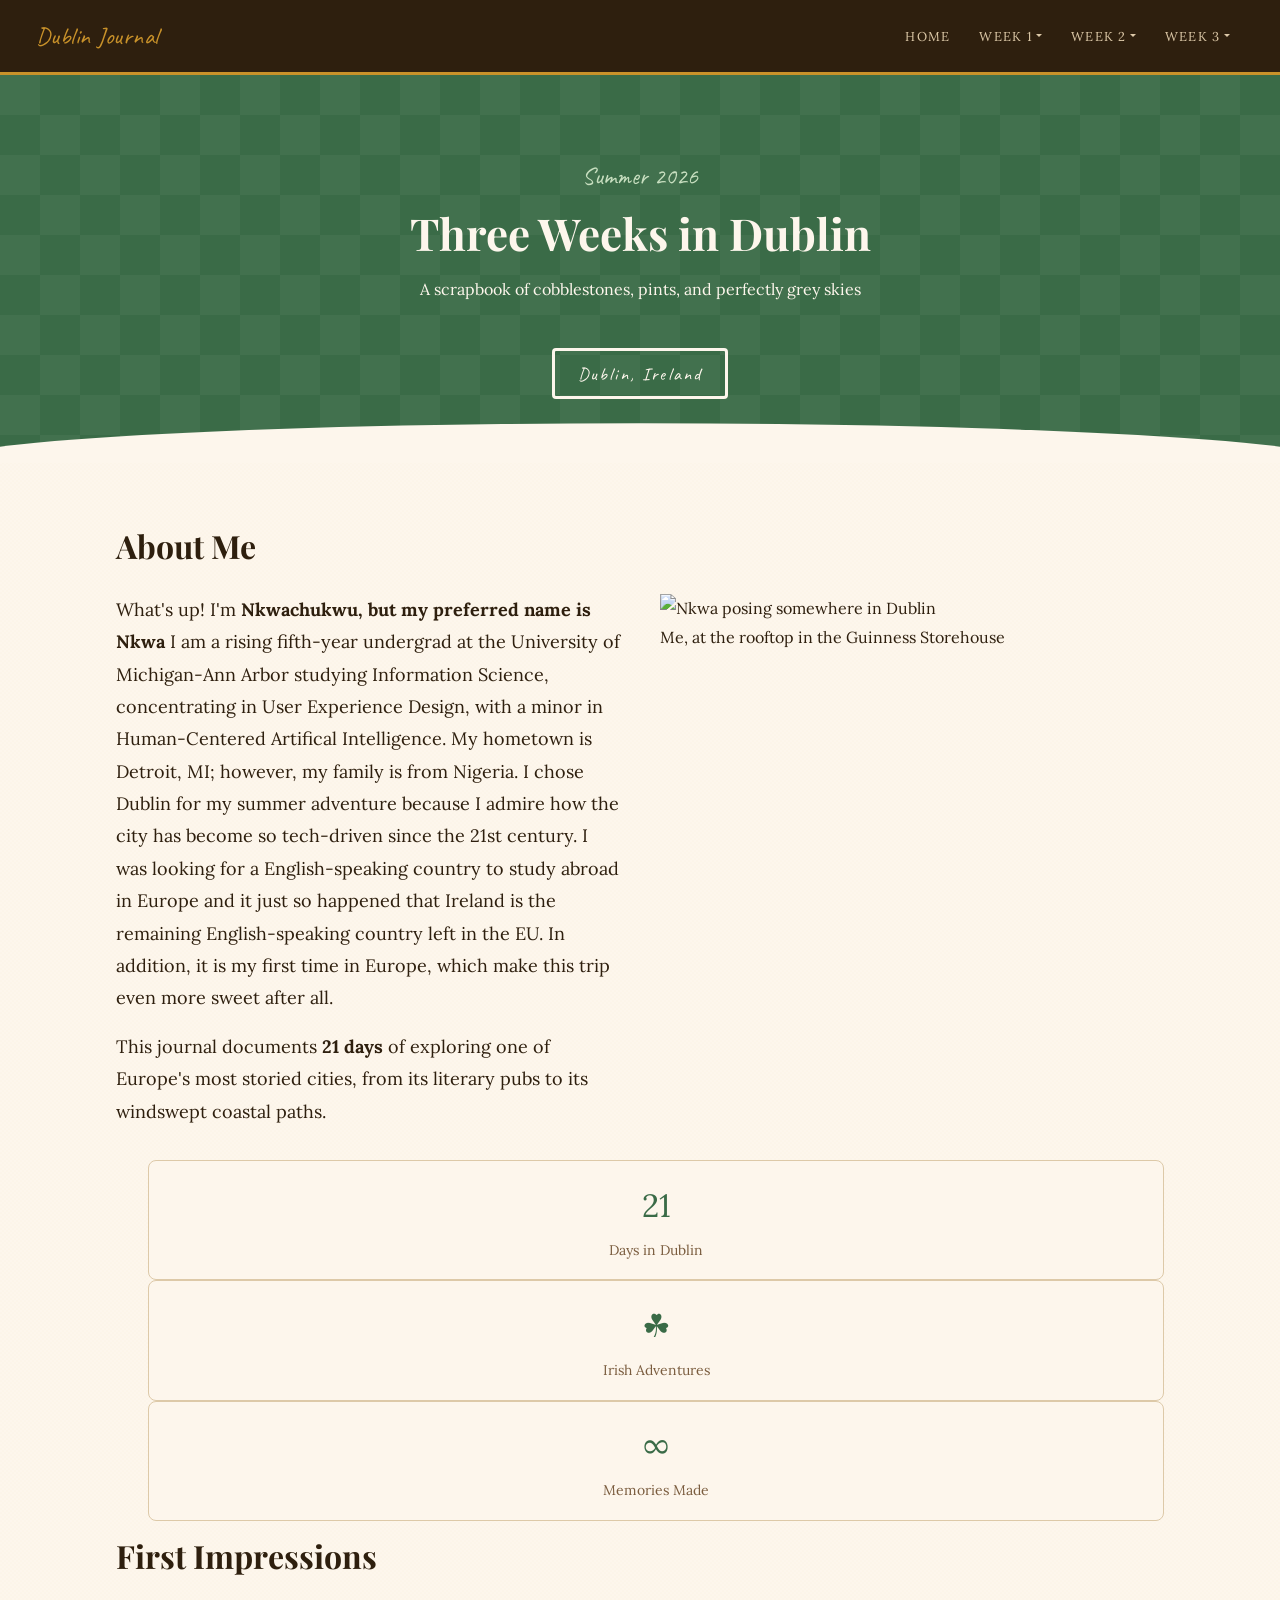
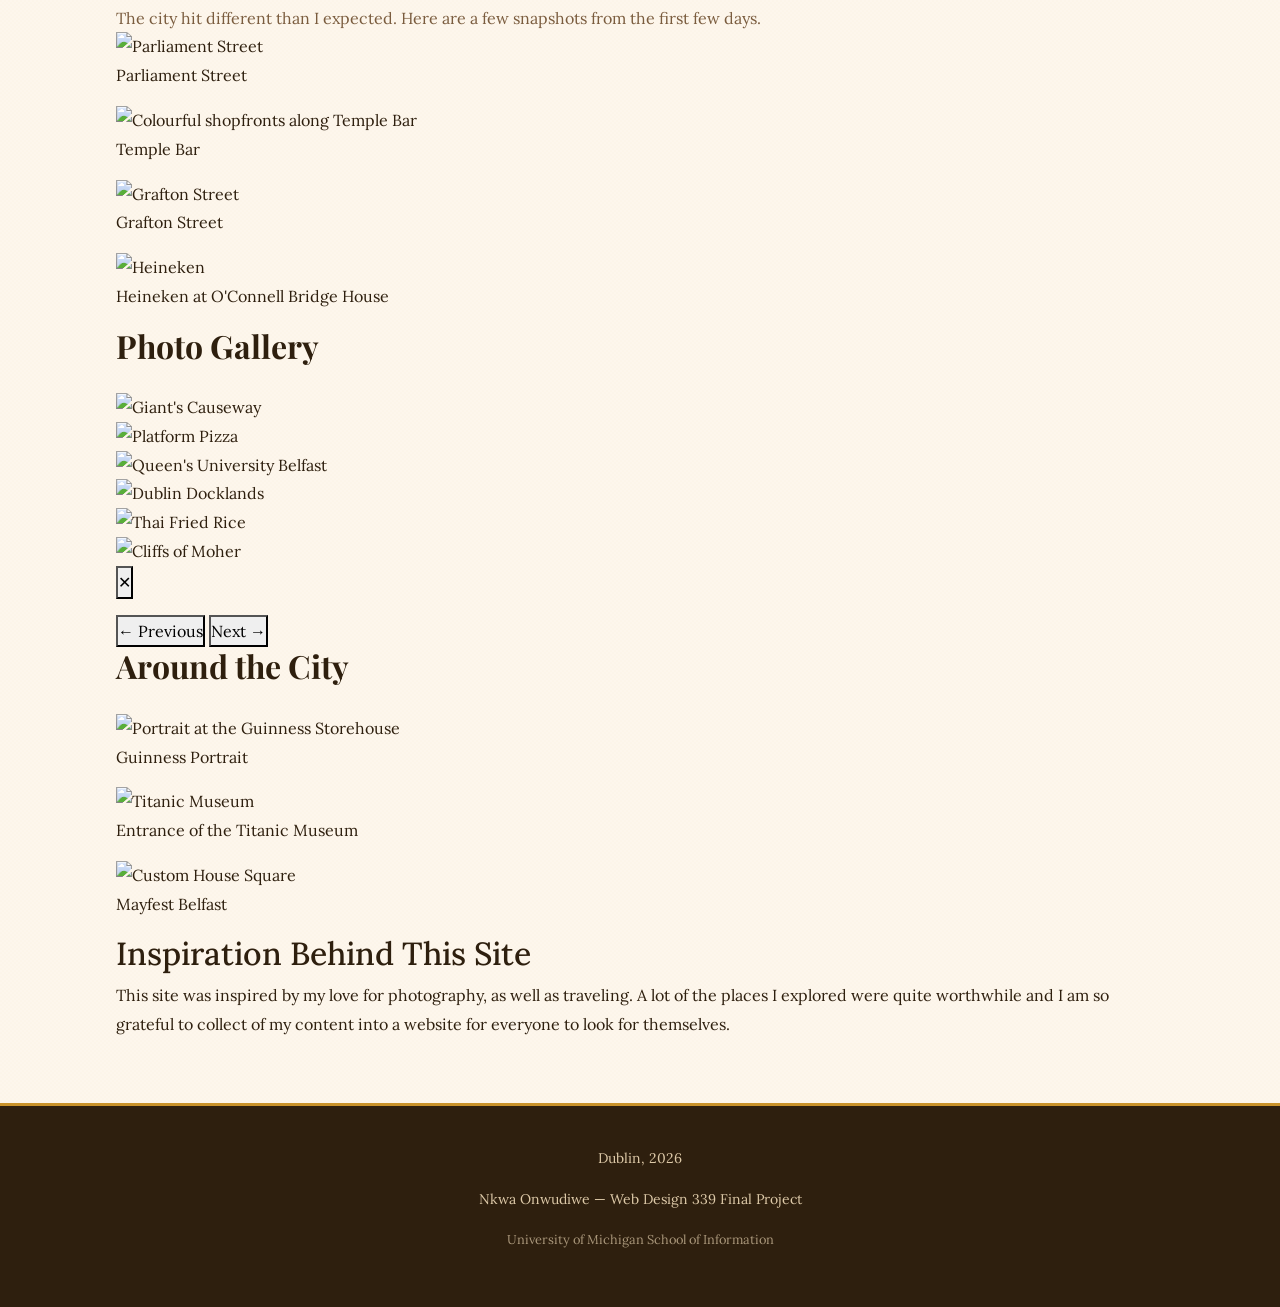
==== ai/index.html @ 9c57a6bc "Add files via upload" ====
<!DOCTYPE html>
<html lang="en">
<head>
  <meta charset="UTF-8">
  <meta name="viewport" content="width=device-width, initial-scale=1.0">
  <title>3 Weeks in Dublin — A Travel Journal</title>

  <!-- Google Fonts -->
  <link rel="stylesheet" href="https://fonts.googleapis.com">
  <link rel="stylesheet" href="https://fonts.gstatic.com" crossorigin>
  <link href="https://fonts.googleapis.com/css2?family=Playfair+Display:ital,wght@0,700;1,400&family=Caveat:wght@400;600&family=Lora:ital@0;1&display=swap" rel="stylesheet">

  <!-- Bootstrap CSS -->
  <link href="https://cdn.jsdelivr.net/npm/bootstrap@5.3.3/dist/css/bootstrap.min.css" rel="stylesheet">

  <!-- Reset -->
  <link rel="stylesheet" href="css/reset.css">

  <!-- Styles -->
  <link rel="stylesheet" href="css/style.css">
</head>
<body>

  <!-- Skip navigation -->
  <a href="#main-content" class="skip-link">Skip to main content</a>

  <!-- ── Navbar ── -->
  <header>
    <nav class="navbar navbar-expand-md" aria-label="Main navigation">
      <div class="container-fluid">
        <a class="navbar-brand" href="index.html">Dublin Journal</a>
        <button class="navbar-toggler" type="button"
                data-bs-toggle="collapse" data-bs-target="#mainNav"
                aria-controls="mainNav" aria-expanded="false" aria-label="Toggle navigation">
          <span class="navbar-toggler-icon"></span>
        </button>
        <div class="collapse navbar-collapse" id="mainNav">
          <ul class="navbar-nav ms-auto">

            <li class="nav-item">
              <a class="nav-link" href="index.html">Home</a>
            </li>

            <li class="nav-item dropdown">
              <a class="nav-link dropdown-toggle" href="#" data-bs-toggle="dropdown" aria-expanded="false">Week 1</a>
              <ul class="dropdown-menu">
                <li><a class="dropdown-item" href="wk1_sun.html">May 4 — May 9</a></li>
              </ul>
            </li>

            <li class="nav-item dropdown">
              <a class="nav-link dropdown-toggle" href="#" data-bs-toggle="dropdown" aria-expanded="false">Week 2</a>
              <ul class="dropdown-menu">
                <li><a class="dropdown-item" href="wk2.html">May 10 - May 16</a></li>
              </ul>
            </li>

            <li class="nav-item dropdown">
              <a class="nav-link dropdown-toggle" href="#" data-bs-toggle="dropdown" aria-expanded="false">Week 3</a>
              <ul class="dropdown-menu">
                <li><a class="dropdown-item" href="wk3.html">May 17 - May 24</a></li>
              </ul>
            </li>

          </ul>
        </div>
      </div>
    </nav>
  </header>

  <!-- ── Hero ── -->
  <section class="hero" aria-label="Page introduction">
    <p class="hero__eyebrow">Summer 2026</p>
    <h1 class="hero__title">Three Weeks in Dublin</h1>
    <p class="hero__subtitle">A scrapbook of cobblestones, pints, and perfectly grey skies</p>
    <span class="hero__stamp">Dublin, Ireland</span>
  </section>

  <!-- ── Main content ── -->
  <main id="main-content" class="container mt-section">

    <!-- Bio -->
    <section class="paper-section" aria-labelledby="bio-heading">
      <h2 class="section-title" id="bio-heading">About Me</h2>

      <div class="bio-grid">
        <div class="bio-text">
          <p>What's up! I'm <strong>Nkwachukwu, but my preferred name is Nkwa</strong> 
            I am a rising fifth-year undergrad at the University of Michigan-Ann Arbor studying Information Science, concentrating in User Experience Design, with a minor in Human-Centered Artifical Intelligence.
            My hometown is Detroit, MI; however, my family is from Nigeria. I chose Dublin for my summer adventure because I admire how the city has become so tech-driven since the 21st century.
            I was looking for a English-speaking country to study abroad in Europe and it just so happened that Ireland is the remaining English-speaking country left in the EU.
            In addition, it is my first time in Europe, which make this trip even more sweet after all.</p>
          <!-- <blockquote class="bio-quote">“Always be proud of what you do but do not let others deter from what you want to do.”</blockquote> -->
          <p>This journal documents <strong>21 days</strong> of exploring one of Europe's most storied cities, from its literary pubs to its windswept coastal paths.</p>
        </div>

        <div>
          <figure class="photo-figure photo-figure--rotate-left">
            <img src="../images/IMG_1177.jpg"
                 alt="Nkwa posing somewhere in Dublin">
            <figcaption>Me, at the rooftop in the Guinness Storehouse</figcaption>
          </figure>
        </div>
      </div>

      <!-- Quick facts strip -->
      <ul class="photo-grid" style="margin-top:2rem; gap:1rem;" aria-label="Trip quick facts">
        <li style="background:var(--clr-cream); border:1px solid var(--clr-tan); border-radius:var(--radius-md); padding:1rem; text-align:center;">
          <span style="font-family:var(--ff-handwritten); font-size:2rem; color:var(--clr-green); display:block;">21</span>
          <span style="font-size:var(--fs-sm); color:var(--clr-brown);">Days in Dublin</span>
        </li>
        <li style="background:var(--clr-cream); border:1px solid var(--clr-tan); border-radius:var(--radius-md); padding:1rem; text-align:center;">
          <span style="font-family:var(--ff-handwritten); font-size:2rem; color:var(--clr-green); display:block;">☘</span>
          <span style="font-size:var(--fs-sm); color:var(--clr-brown);">Irish Adventures</span>
        </li>
        <li style="background:var(--clr-cream); border:1px solid var(--clr-tan); border-radius:var(--radius-md); padding:1rem; text-align:center;">
          <span style="font-family:var(--ff-handwritten); font-size:2rem; color:var(--clr-green); display:block;">∞</span>
          <span style="font-size:var(--fs-sm); color:var(--clr-brown);">Memories Made</span>
        </li>
      </ul>
    </section>

    <!-- Photo highlights -->
    <section class="paper-section" aria-labelledby="highlights-heading">
      <h2 class="section-title" id="highlights-heading">First Impressions</h2>
      <p style="margin-bottom:var(--space-md); color:var(--clr-brown);">The city hit different than I expected. Here are a few snapshots from the first few days.</p>

      <div class="photo-grid">
        <figure class="photo-figure photo-figure--rotate-left">
          <img src="../images/IMG_0223.jpg"
               alt="Parliament Street">
          <figcaption>Parliament Street</figcaption>
        </figure>



      <figure class="photo-figure photo-figure--rotate-right">
          <img src="../images/IMG_0276.jpg"
               alt="Colourful shopfronts along Temple Bar">
          <figcaption>Temple Bar</figcaption>
        </figure>



        <figure class="photo-figure photo-figure--rotate-right">
          <img src="../images/IMG_0296.jpg"
               alt="Grafton Street">
          <figcaption>Grafton Street</figcaption>
        </figure>



        <figure class="photo-figure photo-figure--rotate-right">
          <img src="../images/IMG_0309.jpg"
               alt="Heineken">
          <figcaption>Heineken at O'Connell Bridge House</figcaption>
        </figure>



      </div>
    </section>

    <!-- Gallery section -->
    <section class="paper-section" aria-labelledby="gallery-heading">
      <h2 class="section-title" id="gallery-heading">Photo Gallery</h2>
      <!-- <p style="margin-bottom:var(--space-md); color:var(--clr-brown);">Click any photo to open the full-size viewer. Use arrow keys or the buttons to browse.</p> -->

      <div class="gallery-grid" role="list">

        <div class="gallery-thumb" role="listitem" tabindex="0"
             data-full="Natural Reserve"
             data-caption="Giant's Causeway">
          <img src="../images/IMG_1521.jpeg"
               alt="Giant's Causeway">
        </div>

        <div class="gallery-thumb" role="listitem" tabindex="0"
             data-full="Dinner"
             data-caption="Platform Pizza">
          <img src="../images/IMG_1006.jpeg"
               alt="Platform Pizza">
        </div>

        <div class="gallery-thumb" role="listitem" tabindex="0"
             data-full="University"
             data-caption="Queen's University Belfast">
          <img src="../images/IMG_1561.jpeg"
               alt="Queen's University Belfast">
        </div>

        <div class="gallery-thumb" role="listitem" tabindex="0"
             data-full="Landmark"
             data-caption="Dublin Docklands">
          <img src="../images/IMG_0319.jpg"
               alt="Dublin Docklands">
        </div>

        <div class="gallery-thumb" role="listitem" tabindex="0"
             data-full="Food"
             data-caption="Thai Fried Rice">
          <img src="../images/IMG_0694.jpg"
               alt="Thai Fried Rice">
        </div>

        <div class="gallery-thumb" role="listitem" tabindex="0"
             data-full="Landmark"
             data-caption="CLiffs of Moher">
          <img src="../images/IMG_0906.jpg"
               alt="Cliffs of Moher">
        </div>

      </div>

      <!-- Lightbox overlay -->
      <div id="lightbox-overlay" class="lightbox-overlay" role="dialog"
           aria-modal="true" aria-label="Photo viewer" aria-hidden="true">
        <div class="lightbox-inner">
          <button id="lightbox-close" class="lightbox-close" aria-label="Close photo viewer">✕</button>
          <img id="lightbox-img" src="" alt="">
          <p id="lightbox-caption" class="lightbox-caption"></p>
          <div class="lightbox-nav">
            <button id="lb-prev" aria-label="Previous photo">← Previous</button>
            <button id="lb-next" aria-label="Next photo">Next →</button>
          </div>
        </div>
      </div>
    </section>

    <!-- More photos row -->
    <section class="paper-section" aria-labelledby="more-photos-heading">
      <h2 class="section-title" id="more-photos-heading">Around the City</h2>
      <div class="photo-grid">
        <figure class="photo-figure photo-figure--rotate-right">
          <img src="../images/IMG_1146.jpg"
               alt="Portrait at the Guinness Storehouse">
          <figcaption>Guinness Portrait</figcaption>
        </figure>

        <figure class="photo-figure photo-figure--rotate-left">
          <img src="../images/IMG_1324.jpg"
               alt="Titanic Museum">
          <figcaption>Entrance of the Titanic Museum</figcaption>
        </figure>

        <figure class="photo-figure photo-figure--rotate-neg">
          <img src="../images/IMG_1439.jpg"
               alt="Custom House Square">
          <figcaption>Mayfest Belfast</figcaption>
        </figure>
      </div>
    </section>

    <!-- Inspiration section -->
    <section class="inspo-card" aria-labelledby="inspo-heading">
      <h2 id="inspo-heading">Inspiration Behind This Site</h2>
      <p>This site was inspired by my love for photography, as well as traveling. A lot of the places I explored were quite worthwhile and 
        I am so grateful to collect of my content into a website for everyone to look for themselves.</p>
    </section>

  </main>

  <!-- ── Footer ── -->
  <footer>
    <p class="footer-title">Dublin, 2026</p>
    <p>Nkwa Onwudiwe — Web Design 339 Final Project</p>
    <p style="margin-top:0.5rem; font-size:0.8rem; opacity:0.7;">University of Michigan School of Information</p>
  </footer>

  <!-- Bootstrap JS -->
  <script src="https://cdn.jsdelivr.net/npm/bootstrap@5.3.3/dist/js/bootstrap.bundle.min.js"></script>

  <!-- Gallery JS -->
  <script src="ai/js/gallery.js"></script>

</body>
</html>
---- ai/css/style.css ----
/* style.css — Nkwa's Dublin Journal */

/* ── Custom properties ── */
:root {
  --clr-cream:       #fdf6ec;
  --clr-parchment:   #f5ecd8;
  --clr-tan:         #ddc9a8;
  --clr-brown:       #7a5c3e;
  --clr-dark:        #2e1f0e;
  --clr-green:       #3a6b47;
  --clr-green-light: #c8dfc0;
  --clr-green-pale:  #eaf3e0;
  --clr-gold:        #c9922a;
  --clr-gold-pale:   #f5e6c8;
  --clr-rust:        #a84332;
  --clr-white:       #fffdf8;

  --ff-display:     'Playfair Display', Georgia, serif;
  --ff-hand:        'Caveat', cursive;
  --ff-body:        'Lora', Georgia, serif;

  --fs-xs:   0.8rem;
  --fs-sm:   0.875rem;
  --fs-base: 1rem;
  --fs-lg:   1.125rem;
  --fs-xl:   1.5rem;
  --fs-2xl:  2rem;
  --fs-3xl:  2.75rem;

  --lh-body:    1.8;
  --lh-heading: 1.2;

  --sp-xs: 0.5rem;
  --sp-sm: 1rem;
  --sp-md: 1.75rem;
  --sp-lg: 2.5rem;
  --sp-xl: 4rem;

  --radius-sm: 4px;
  --radius-md: 8px;
  --radius-lg: 16px;
  --radius-xl: 24px;

  --shadow-paper: 4px 4px 0 var(--clr-tan);
  --transition:   0.28s ease;
}

/* The animation code */
@keyframes myAnimation {
  0%   {opacity: 0;}
  25%  {opacity: 0.5;}
  50%  {opacity: 0.75;}
  100% {opacity: 1;}
}

.hero__title {
  animation-name: myAnimation;
  animation-duration: 2s;
}


/* ── Base ── */
html { font-size: 16px; }

body {
  opacity: var(--clr-cream);
  color: var(--clr-dark);
  font-family: var(--ff-body);
  font-size: var(--fs-base);
  line-height: var(--lh-body);
  /* subtle linen texture via SVG data URI */
  background-image: url("data:image/svg+xml,%3Csvg xmlns='http://www.w3.org/2000/svg' width='4' height='4'%3E%3Crect width='4' height='4' fill='%23fdf6ec'/%3E%3Ccircle cx='1' cy='1' r='0.6' fill='%23e8d5b4' fill-opacity='0.25'/%3E%3Ccircle cx='3' cy='3' r='0.6' fill='%23e8d5b4' fill-opacity='0.25'/%3E%3C/svg%3E");
}

img {
    width: 350px
}

/* ── Skip link ── */
.skip-link {
  position: absolute;
  top: -999px; left: 0;
  background: var(--clr-green);
  color: var(--clr-white);
  padding: 0.75rem 1.5rem;
  z-index: 9999;
  border-radius: 0 0 var(--radius-md) 0;
  font-family: var(--ff-body);
  font-size: var(--fs-sm);
}
.skip-link:focus { top: 0; }

/* ── Navbar ── */
.navbar {
  background-color: var(--clr-dark) !important;
  border-bottom: 3px solid var(--clr-gold);
  padding: 0.6rem 1.5rem;
  position: sticky;
  top: 0;
  z-index: 200;
}
.navbar-brand {
  font-family: var(--ff-hand);
  font-size: var(--fs-xl);
  color: var(--clr-gold) !important;
  letter-spacing: 0.02em;
}
.nav-link,
.dropdown-toggle {
  font-family: var(--ff-body);
  font-size: var(--fs-xs);
  color: var(--clr-tan) !important;
  letter-spacing: 0.1em;
  text-transform: uppercase;
  padding: 0.5rem 0.9rem !important;
  transition: color var(--transition);
}
.nav-link:hover,
.nav-link:focus,
.dropdown-toggle:hover,
.dropdown-toggle:focus {
  color: var(--clr-gold) !important;
}
.dropdown-menu {
  background-color: var(--clr-dark);
  border: 1px solid var(--clr-brown);
  border-radius: var(--radius-md);
  padding: 0.4rem 0;
  min-width: 200px;
}
.dropdown-item {
  color: var(--clr-tan);
  font-family: var(--ff-body);
  font-size: var(--fs-sm);
  padding: 0.35rem 1.2rem;
  transition: background-color var(--transition), color var(--transition);
}
.dropdown-item:hover,
.dropdown-item:focus {
  background-color: var(--clr-brown);
  color: var(--clr-gold);
}
.navbar-toggler {
  border-color: var(--clr-tan) !important;
}
.navbar-toggler-icon { filter: invert(1); }

/* ── Hero ── */
.hero {
  background-color: var(--clr-green);
  background-image:
    url("data:image/svg+xml,%3Csvg width='80' height='80' viewBox='0 0 80 80' xmlns='http://www.w3.org/2000/svg'%3E%3Cg fill='%23ffffff' fill-opacity='0.04'%3E%3Cpath d='M0 0h40v40H0zm40 40h40v40H40z'/%3E%3C/g%3E%3C/svg%3E");
  color: var(--clr-cream);
  padding: 5rem var(--sp-sm) 4rem;
  text-align: center;
  position: relative;
  overflow: hidden;
}
.hero::after {
  content: '';
  position: absolute;
  bottom: 0; left: 0; right: 0;
  height: 40px;
  background: var(--clr-cream);
  clip-path: ellipse(55% 100% at 50% 100%);
}

.hero__eyebrow {
  font-family: var(--ff-hand);
  font-size: var(--fs-xl);
  color: var(--clr-green-light);
  margin-bottom: var(--sp-xs);
  opacity: 0;
  animation: fadeUp 0.7s ease 0.2s forwards;
}
.hero__title {
  font-family: var(--ff-display);
  font-size: clamp(2rem, 6vw, var(--fs-3xl));
  font-weight: 700;
  line-height: var(--lh-heading);
  margin-bottom: var(--sp-sm);
  opacity: 0;
  animation: fadeUp 0.7s ease 0.45s forwards;
}
.hero__sub {
  font-family: var(--ff-hand);
  font-size: var(--fs-lg);
  color: var(--clr-tan);
  opacity: 0;
  animation: fadeUp 0.7s ease 0.65s forwards;
}
.hero__stamp {
  display: inline-block;
  margin-top: var(--sp-md);
  border: 3px solid var(--clr-cream);
  border-radius: var(--radius-sm);
  padding: 0.4rem 1.4rem;
  font-family: var(--ff-hand);
  font-size: var(--fs-lg);
  color: var(--clr-cream);
  letter-spacing: 0.12em;
  opacity: 0;
  animation: fadeUp 0.7s ease 0.85s forwards;
}

/* ── Animations ── */
@keyframes fadeUp {
  from { opacity: 0; transform: translateY(18px); }
  to   { opacity: 1; transform: translateY(0); }
}
@keyframes fadeIn {
  from { opacity: 0; }
  to   { opacity: 1; }
}
@keyframes slideIn {
  from { opacity: 0; transform: translateX(-12px); }
  to   { opacity: 1; transform: translateX(0); }
}

/* ── Reduced motion ── */
@media (prefers-reduced-motion: reduce) {
  *, *::before, *::after {
    animation-duration: 0.01ms !important;
    animation-iteration-count: 1 !important;
    transition-duration: 0.01ms !important;
  }
  html { scroll-behavior: auto; }
}

/* ── Layout ── */
.container {
  max-width: 1080px;
  margin: 0 auto;
  padding: 0 var(--sp-sm);
}
.mt-section { margin-top: var(--sp-xl); }

/* ── Paper sections ── */
.paper {
  background-color: var(--clr-white);
  border: 1px solid var(--clr-tan);
  border-radius: var(--radius-lg);
  padding: var(--sp-lg);
  margin-bottom: var(--sp-lg);
  box-shadow: var(--shadow-paper);
  position: relative;
}

/* ── Section headings ── */
.section-title {
  font-family: var(--ff-display);
  font-size: var(--fs-2xl);
  font-weight: 700;
  line-height: var(--lh-heading);
  color: var(--clr-dark);
  margin-bottom: var(--sp-md);
}
.section-title span {
  display: block;
  width: 56px;
  height: 3px;
  background: var(--clr-gold);
  border-radius: 2px;
  margin-top: 0.4rem;
}

/* ── Bio grid ── */
.bio-grid {
  display: grid;
  gap: var(--sp-lg);
}
.bio-text p {
  font-size: var(--fs-lg);
  line-height: var(--lh-body);
  margin-bottom: var(--sp-sm);
  color: var(--clr-dark);
}
.bio-text p:last-child { margin-bottom: 0; }

.bio-quote {
  font-family: var(--ff-hand);
  font-size: 1.55rem;
  color: var(--clr-green);
  border-left: 4px solid var(--clr-green);
  padding-left: var(--sp-sm);
  margin: var(--sp-sm) 0;
  line-height: 1.5;
}

/* ── Polaroid photos ── */
.polaroid {
  background: var(--clr-white);
  padding: 10px 10px 44px;
  border: 1px solid var(--clr-tan);
  box-shadow: var(--shadow-paper);
  border-radius: var(--radius-sm);
  transition: transform var(--transition), box-shadow var(--transition);
}
.polaroid:hover {
  transform: translateY(-5px) rotate(0deg);
  box-shadow: 8px 8px 0 var(--clr-tan);
}
.polaroid img {
  width: 100%;
  height: 210px;
  object-fit: cover;
  display: block;
  border-radius: 2px;
}
.polaroid figcaption {
  font-family: var(--ff-hand);
  font-size: 1.05rem;
  color: var(--clr-brown);
  text-align: center;
  margin-top: 0.6rem;
  line-height: 1.3;
  padding: 0 0.3rem;
}
.polaroid--l { transform: rotate(-2.5deg); }
.polaroid--r { transform: rotate(1.8deg); }
.polaroid--s { transform: rotate(-0.8deg); }

/* ── Photo grids ── */
.photo-grid-3 {
  display: grid;
  grid-template-columns: repeat(2, 1fr);;
  gap: var(--sp-md);
  padding: var(--sp-xs) 0;
}

/* ── Stats strip ── */
.stats-strip {
  display: grid;
  grid-template-columns: repeat(auto-fit, minmax(120px, 1fr));
  gap: var(--sp-sm);
  margin-top: var(--sp-md);
}
.stat-card {
  background: var(--clr-green-pale);
  border: 1px solid var(--clr-green-light);
  border-radius: var(--radius-md);
  padding: var(--sp-sm);
  text-align: center;
}
.stat-card__num {
  font-family: var(--ff-hand);
  font-size: 2.2rem;
  color: var(--clr-green);
  line-height: 1;
  display: block;
}
.stat-card__label {
  font-size: var(--fs-sm);
  color: var(--clr-brown);
  margin-top: 0.25rem;
  display: block;
}

/* ── Day Filter / Search (JS feature) ── */
.filter-bar {
  display: flex;
  flex-wrap: wrap;
  gap: var(--sp-sm);
  align-items: center;
  margin-bottom: var(--sp-md);
  background: var(--clr-parchment);
  border: 1px solid var(--clr-tan);
  border-radius: var(--radius-md);
  padding: var(--sp-sm) var(--sp-md);
}
.filter-bar label {
  font-family: var(--ff-hand);
  font-size: 1.2rem;
  color: var(--clr-brown);
  white-space: nowrap;
}
.filter-search {
  flex: 1;
  min-width: 180px;
  padding: 0.5rem 0.9rem;
  border: 1px solid var(--clr-tan);
  border-radius: var(--radius-md);
  background: var(--clr-white);
  font-family: var(--ff-body);
  font-size: var(--fs-sm);
  color: var(--clr-dark);
  transition: border-color var(--transition), box-shadow var(--transition);
}
.filter-search:focus {
  outline: none;
  border-color: var(--clr-green);
  box-shadow: 0 0 0 3px rgba(58, 107, 71, 0.18);
}
.filter-tags {
  display: flex;
  flex-wrap: wrap;
  gap: 0.4rem;
}
.tag-btn {
  font-family: var(--ff-hand);
  font-size: 0.95rem;
  background: var(--clr-white);
  color: var(--clr-brown);
  border: 1px solid var(--clr-tan);
  border-radius: 20px;
  padding: 0.2rem 0.85rem;
  cursor: pointer;
  transition: background-color var(--transition), color var(--transition), border-color var(--transition);
}
.tag-btn:hover,
.tag-btn:focus {
  background: var(--clr-green-pale);
  border-color: var(--clr-green);
  color: var(--clr-green);
  outline: none;
}
.tag-btn.active {
  background: var(--clr-green);
  color: var(--clr-white);
  border-color: var(--clr-green);
}
.filter-count {
  font-family: var(--ff-hand);
  font-size: var(--fs-base);
  color: var(--clr-brown);
  margin-left: auto;
  white-space: nowrap;
}

/* Day cards grid */
.days-grid {
  display: grid;
  grid-template-columns: repeat(auto-fill, minmax(260px, 1fr));
  gap: var(--sp-md);
}
.day-card {
  background: var(--clr-white);
  border: 1px solid var(--clr-tan);
  border-radius: var(--radius-lg);
  overflow: hidden;
  box-shadow: var(--shadow-paper);
  transition: transform var(--transition), box-shadow var(--transition);
  animation: slideIn 0.35s ease both;
}
.day-card:hover {
  transform: translateY(-4px);
  box-shadow: 6px 6px 0 var(--clr-tan);
}
.day-card.hidden {
  display: none;
}
.day-card__img {
  width: 100%;
  height: 150px;
  object-fit: cover;
  display: block;
}
.day-card__body {
  padding: var(--sp-sm) var(--sp-sm) var(--sp-md);
}
.day-card__week {
  font-family: var(--ff-hand);
  font-size: 0.9rem;
  color: var(--clr-gold);
  text-transform: uppercase;
  letter-spacing: 0.08em;
  margin-bottom: 0.2rem;
}
.day-card__title {
  font-family: var(--ff-display);
  font-size: var(--fs-lg);
  font-weight: 700;
  color: var(--clr-dark);
  line-height: var(--lh-heading);
  margin-bottom: 0.4rem;
}
.day-card__desc {
  font-size: var(--fs-sm);
  color: var(--clr-brown);
  line-height: 1.6;
  margin-bottom: var(--sp-sm);
}
.day-card__tags {
  display: flex;
  flex-wrap: wrap;
  gap: 0.3rem;
  margin-bottom: var(--sp-sm);
}
.day-card__tag {
  font-family: var(--ff-hand);
  font-size: 0.82rem;
  background: var(--clr-green-pale);
  color: var(--clr-green);
  border: 1px solid var(--clr-green-light);
  border-radius: 20px;
  padding: 0.1rem 0.55rem;
}
.day-card__link {
  display: inline-block;
  font-family: var(--ff-hand);
  font-size: 1rem;
  color: var(--clr-green);
  border: 1.5px solid var(--clr-green);
  border-radius: var(--radius-md);
  padding: 0.3rem 0.9rem;
  transition: background-color var(--transition), color var(--transition);
}
.day-card__link:hover,
.day-card__link:focus {
  background: var(--clr-green);
  color: var(--clr-white);
  outline: none;
}
.no-results {
  display: none;
  grid-column: 1 / -1;
  text-align: center;
  padding: var(--sp-xl) var(--sp-sm);
  font-family: var(--ff-hand);
  font-size: var(--fs-xl);
  color: var(--clr-brown);
}
.no-results.visible { display: block; }

/* ── Inspiration card ── */
.inspo {
  background: var(--clr-dark);
  color: var(--clr-tan);
  border-radius: var(--radius-lg);
  padding: var(--sp-lg);
  border-left: 6px solid var(--clr-gold);
  margin-bottom: var(--sp-lg);
}
.inspo h2 {
  font-family: var(--ff-display);
  font-size: var(--fs-xl);
  color: var(--clr-gold);
  line-height: var(--lh-heading);
  margin-bottom: var(--sp-sm);
}
.inspo p {
  font-size: var(--fs-base);
  line-height: var(--lh-body);
}

/* ── Day page ── */
.day-hero {
  background: var(--clr-dark);
  color: var(--clr-cream);
  text-align: center;
  padding: var(--sp-lg) var(--sp-sm);
  border-bottom: 3px solid var(--clr-gold);
}
.day-hero__label {
  font-family: var(--ff-hand);
  font-size: var(--fs-xl);
  color: var(--clr-gold);
  display: block;
  margin-bottom: 0.25rem;
}
.day-hero h1 {
  font-family: var(--ff-display);
  font-size: clamp(1.8rem, 4vw, 2.6rem);
  font-weight: 700;
  line-height: var(--lh-heading);
}

.itinerary-item {
  display: grid;
  grid-template-columns: 76px 1fr;
  gap: var(--sp-sm);
  padding: var(--sp-sm) 0;
  border-bottom: 1px dashed var(--clr-tan);
}
.itinerary-item:last-child { border-bottom: none; }
.itinerary-time {
  font-family: var(--ff-hand);
  font-size: 1.15rem;
  color: var(--clr-green);
  padding-top: 0.15rem;
}
.itinerary-title {
  font-family: var(--ff-display);
  font-size: var(--fs-lg);
  font-weight: 700;
  color: var(--clr-dark);
  line-height: var(--lh-heading);
  margin-bottom: 0.2rem;
}
.itinerary-desc {
  font-size: var(--fs-base);
  color: var(--clr-brown);
  line-height: var(--lh-body);
}
.itinerary-tag {
  display: inline-block;
  background: var(--clr-green-pale);
  color: var(--clr-green);
  font-family: var(--ff-hand);
  font-size: 0.85rem;
  padding: 0.1rem 0.6rem;
  border-radius: 20px;
  margin-top: 0.3rem;
  border: 1px solid var(--clr-green-light);
}

/* ── Day nav ── */
.day-nav {
  display: flex;
  justify-content: space-between;
  align-items: center;
  flex-wrap: wrap;
  gap: var(--sp-sm);
}
.day-nav a {
  font-family: var(--ff-hand);
  font-size: 1.2rem;
  color: var(--clr-green);
  border: 2px solid var(--clr-green);
  border-radius: var(--radius-md);
  padding: 0.45rem 1.1rem;
  transition: background-color var(--transition), color var(--transition);
}
.day-nav a:hover,
.day-nav a:focus {
  background: var(--clr-green);
  color: var(--clr-white);
  outline: none;
}
.day-nav__label {
  font-family: var(--ff-hand);
  color: var(--clr-brown);
  font-size: 1.1rem;
}

/* ── Footer ── */
footer {
  background: var(--clr-dark);
  color: var(--clr-tan);
  text-align: center;
  padding: var(--sp-lg) var(--sp-sm);
  margin-top: var(--sp-xl);
  border-top: 3px solid var(--clr-gold);
}
.footer__title {
  font-family: var(--ff-hand);
  font-size: var(--fs-xl);
  color: var(--clr-gold);
  margin-bottom: 0.4rem;
}
footer p {
  font-size: var(--fs-sm);
  line-height: var(--lh-body);
}

/* ── Utility ── */
.visually-hidden {
  position: absolute;
  width: 1px; height: 1px;
  padding: 0; margin: -1px;
  overflow: hidden; clip: rect(0,0,0,0);
  white-space: nowrap; border: 0;
}

/* ── Responsive ── */
@media screen and (min-width: 600px) {
  .bio-grid {
    grid-template-columns: 1fr 1fr;
    align-items: start;
  }
  .polaroid img { height: 240px; }
}

@media screen and (min-width: 900px) {
  .paper { padding: var(--sp-xl); }
  .photo-grid-3 { grid-template-columns: repeat(3, 1fr); }
  .days-grid { grid-template-columns: repeat(3, 1fr); }
}
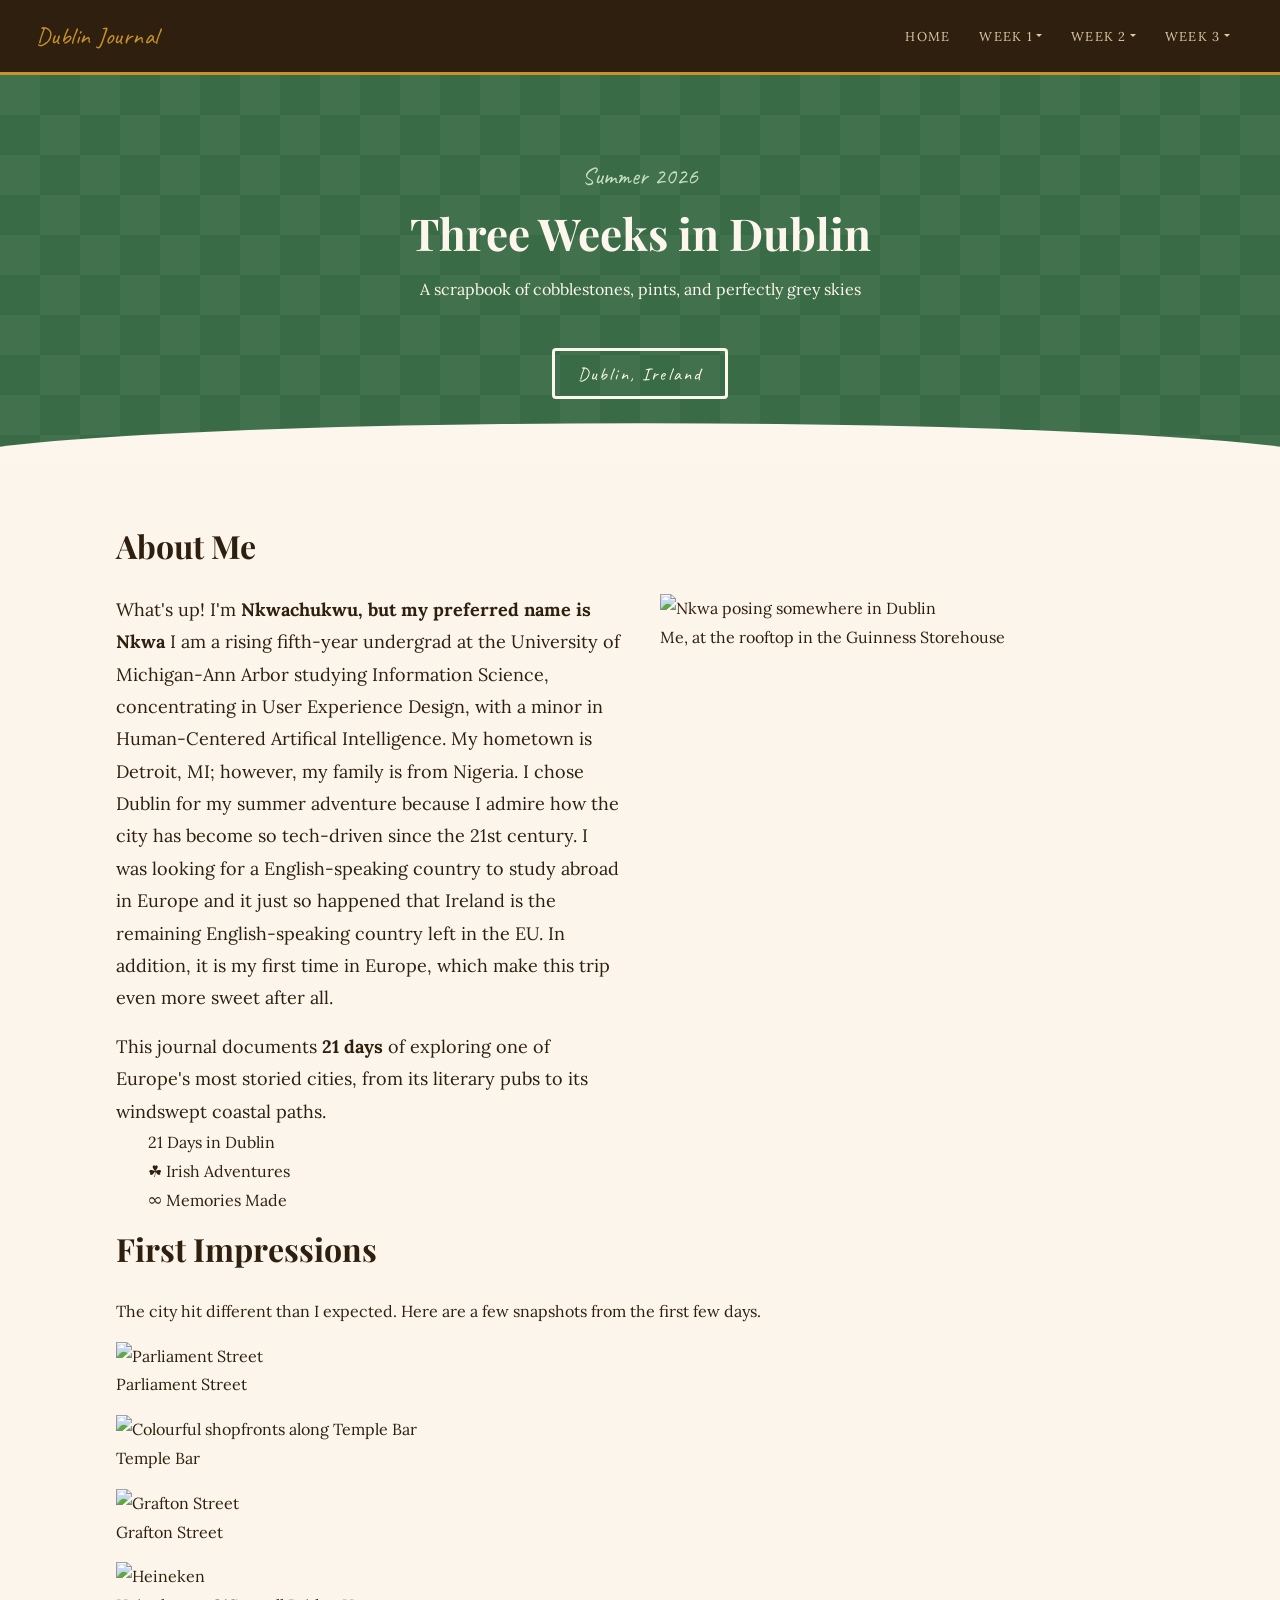
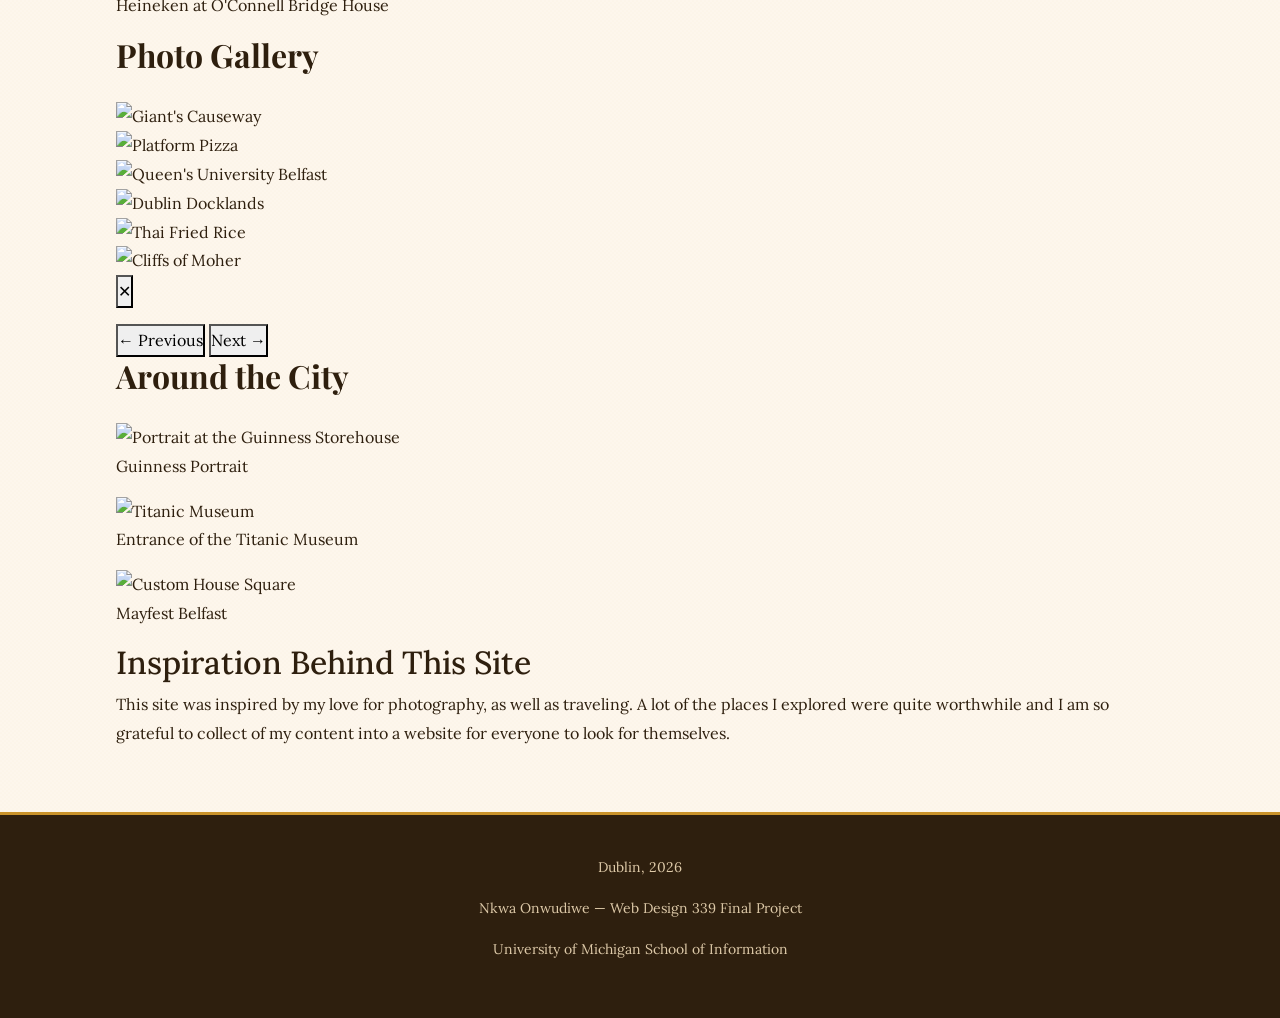
==== commit 3d9ef125: "Fix HTML attributes and update styles" ====
--- a/ai/index.html
+++ b/ai/index.html
@@ -105,18 +105,18 @@
       </div>
 
       <!-- Quick facts strip -->
-      <ul class="photo-grid" style="margin-top:2rem; gap:1rem;" aria-label="Trip quick facts">
-        <li style="background:var(--clr-cream); border:1px solid var(--clr-tan); border-radius:var(--radius-md); padding:1rem; text-align:center;">
-          <span style="font-family:var(--ff-handwritten); font-size:2rem; color:var(--clr-green); display:block;">21</span>
-          <span style="font-size:var(--fs-sm); color:var(--clr-brown);">Days in Dublin</span>
+      <ul class="photo-grid" class="margin-top:2rem; gap:1rem;" aria-label="Trip quick facts">
+        <li ="background:var(--clr-cream); border:1px solid var(--clr-tan); border-radius:var(--radius-md); padding:1rem; text-align:center;">
+          <span class="font-family:var(--ff-handwritten); font-size:2rem; color:var(--clr-green); display:block;">21</span>
+          <span class="font-size:var(--fs-sm); color:var(--clr-brown);">Days in Dublin</span>
         </li>
-        <li style="background:var(--clr-cream); border:1px solid var(--clr-tan); border-radius:var(--radius-md); padding:1rem; text-align:center;">
-          <span style="font-family:var(--ff-handwritten); font-size:2rem; color:var(--clr-green); display:block;">☘</span>
-          <span style="font-size:var(--fs-sm); color:var(--clr-brown);">Irish Adventures</span>
+        <li class="background:var(--clr-cream); border:1px solid var(--clr-tan); border-radius:var(--radius-md); padding:1rem; text-align:center;">
+          <span class="font-family:var(--ff-handwritten); font-size:2rem; color:var(--clr-green); display:block;">☘</span>
+          <span class="font-size:var(--fs-sm); color:var(--clr-brown);">Irish Adventures</span>
         </li>
-        <li style="background:var(--clr-cream); border:1px solid var(--clr-tan); border-radius:var(--radius-md); padding:1rem; text-align:center;">
-          <span style="font-family:var(--ff-handwritten); font-size:2rem; color:var(--clr-green); display:block;">∞</span>
-          <span style="font-size:var(--fs-sm); color:var(--clr-brown);">Memories Made</span>
+        <li class="background:var(--clr-cream); border:1px solid var(--clr-tan); border-radius:var(--radius-md); padding:1rem; text-align:center;">
+          <span class="font-family:var(--ff-handwritten); font-size:2rem; color:var(--clr-green); display:block;">∞</span>
+          <span class="font-size:var(--fs-sm); color:var(--clr-brown);">Memories Made</span>
         </li>
       </ul>
     </section>
@@ -124,7 +124,7 @@
     <!-- Photo highlights -->
     <section class="paper-section" aria-labelledby="highlights-heading">
       <h2 class="section-title" id="highlights-heading">First Impressions</h2>
-      <p style="margin-bottom:var(--space-md); color:var(--clr-brown);">The city hit different than I expected. Here are a few snapshots from the first few days.</p>
+      <p class="margin-bottom:var(--space-md); color:var(--clr-brown);">The city hit different than I expected. Here are a few snapshots from the first few days.</p>
 
       <div class="photo-grid">
         <figure class="photo-figure photo-figure--rotate-left">
@@ -165,7 +165,6 @@
     <!-- Gallery section -->
     <section class="paper-section" aria-labelledby="gallery-heading">
       <h2 class="section-title" id="gallery-heading">Photo Gallery</h2>
-      <!-- <p style="margin-bottom:var(--space-md); color:var(--clr-brown);">Click any photo to open the full-size viewer. Use arrow keys or the buttons to browse.</p> -->
 
       <div class="gallery-grid" role="list">
 
@@ -265,7 +264,7 @@
   <footer>
     <p class="footer-title">Dublin, 2026</p>
     <p>Nkwa Onwudiwe — Web Design 339 Final Project</p>
-    <p style="margin-top:0.5rem; font-size:0.8rem; opacity:0.7;">University of Michigan School of Information</p>
+    <p class="margin-top:0.5rem; font-size:0.8rem; opacity:0.7;">University of Michigan School of Information</p>
   </footer>
 
   <!-- Bootstrap JS -->
@@ -275,4 +274,4 @@
   <script src="ai/js/gallery.js"></script>
 
 </body>
-</html>+</html>
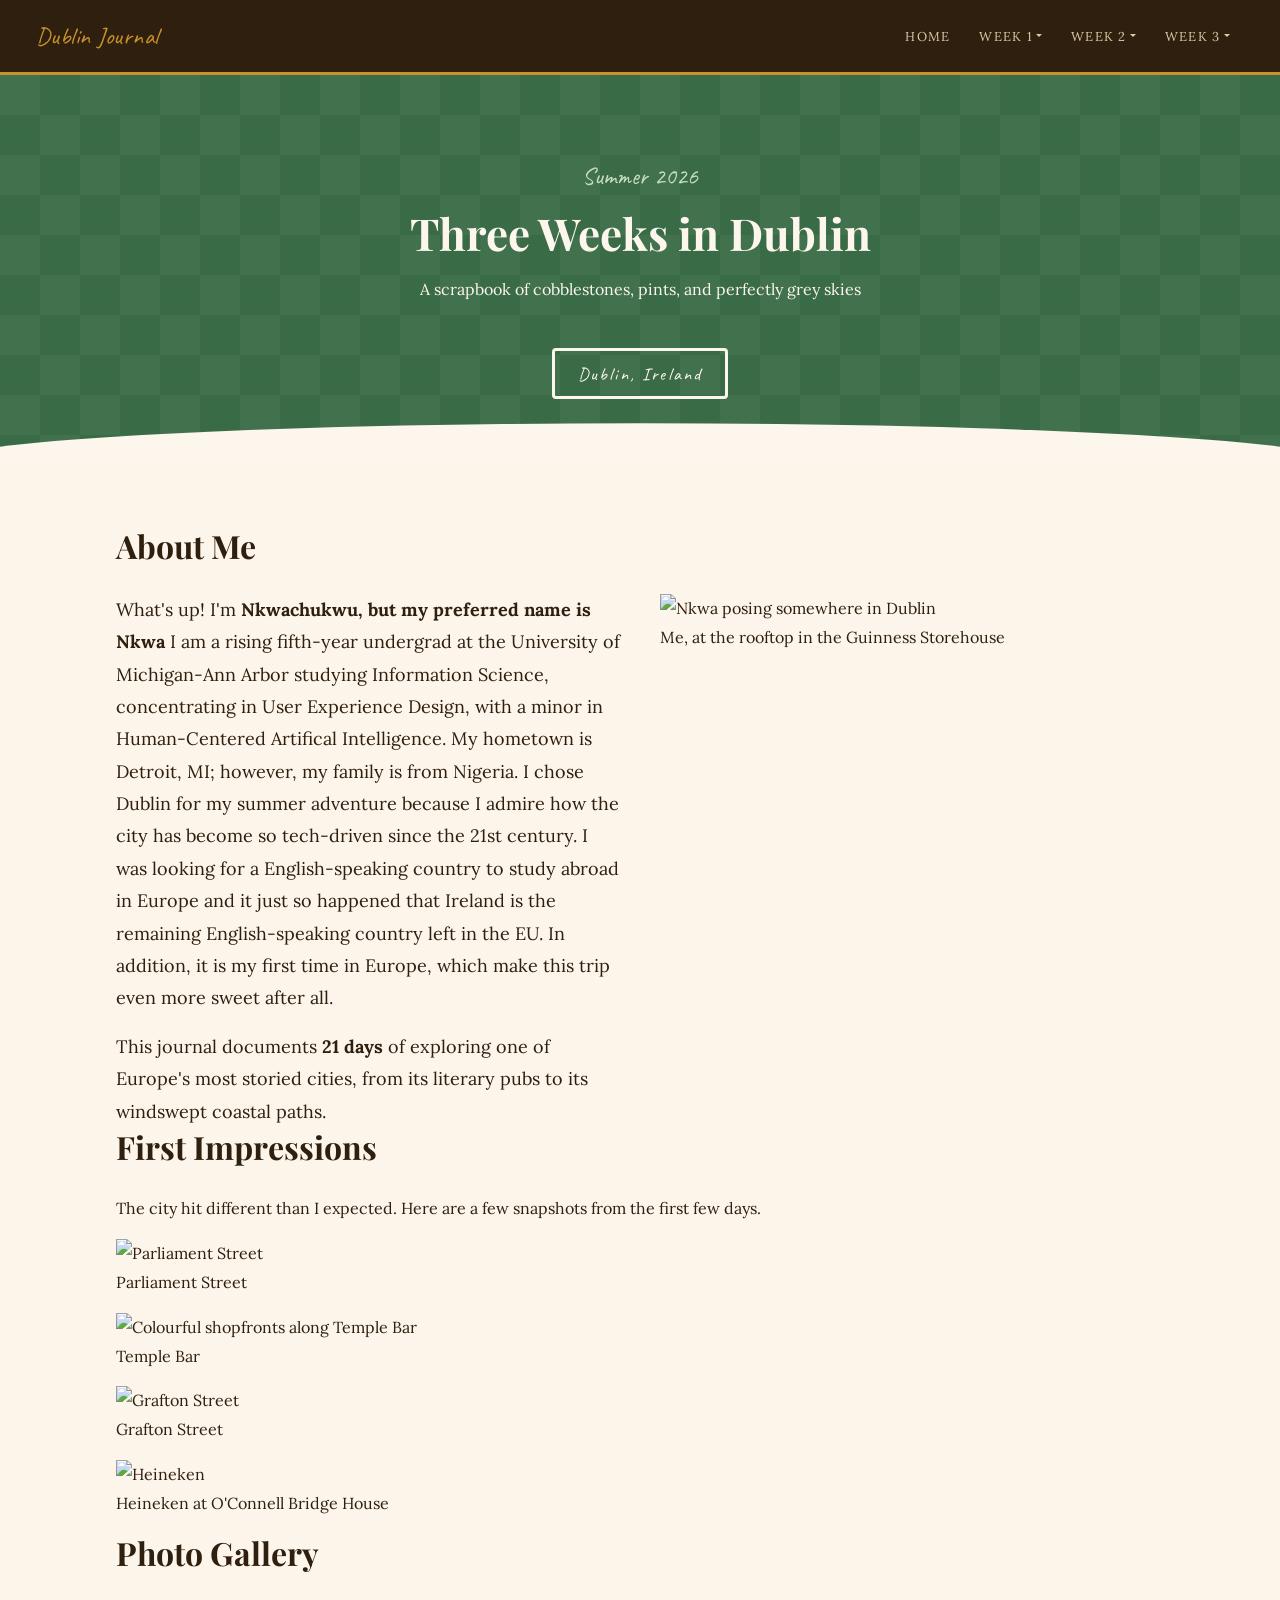
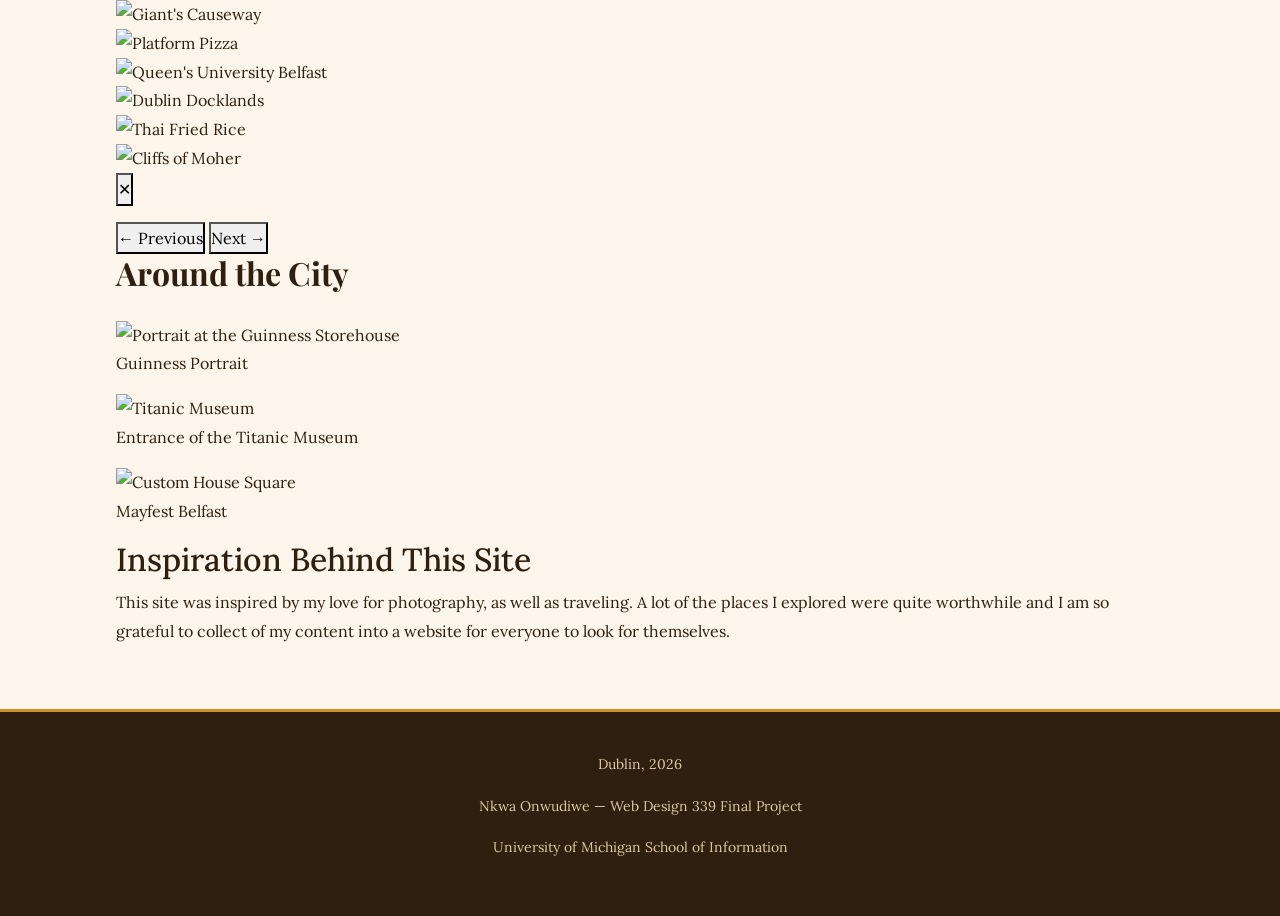
==== commit d802d8bd: "Remove quick facts and fix footer HTML Removed quick facts section and fixed footer markup." ====
--- a/ai/index.html
+++ b/ai/index.html
@@ -104,23 +104,6 @@
         </div>
       </div>
 
-      <!-- Quick facts strip -->
-      <ul class="photo-grid" class="margin-top:2rem; gap:1rem;" aria-label="Trip quick facts">
-        <li ="background:var(--clr-cream); border:1px solid var(--clr-tan); border-radius:var(--radius-md); padding:1rem; text-align:center;">
-          <span class="font-family:var(--ff-handwritten); font-size:2rem; color:var(--clr-green); display:block;">21</span>
-          <span class="font-size:var(--fs-sm); color:var(--clr-brown);">Days in Dublin</span>
-        </li>
-        <li class="background:var(--clr-cream); border:1px solid var(--clr-tan); border-radius:var(--radius-md); padding:1rem; text-align:center;">
-          <span class="font-family:var(--ff-handwritten); font-size:2rem; color:var(--clr-green); display:block;">☘</span>
-          <span class="font-size:var(--fs-sm); color:var(--clr-brown);">Irish Adventures</span>
-        </li>
-        <li class="background:var(--clr-cream); border:1px solid var(--clr-tan); border-radius:var(--radius-md); padding:1rem; text-align:center;">
-          <span class="font-family:var(--ff-handwritten); font-size:2rem; color:var(--clr-green); display:block;">∞</span>
-          <span class="font-size:var(--fs-sm); color:var(--clr-brown);">Memories Made</span>
-        </li>
-      </ul>
-    </section>
-
     <!-- Photo highlights -->
     <section class="paper-section" aria-labelledby="highlights-heading">
       <h2 class="section-title" id="highlights-heading">First Impressions</h2>
@@ -264,7 +247,7 @@
   <footer>
     <p class="footer-title">Dublin, 2026</p>
     <p>Nkwa Onwudiwe — Web Design 339 Final Project</p>
-    <p class="margin-top:0.5rem; font-size:0.8rem; opacity:0.7;">University of Michigan School of Information</p>
+    <p ="margin-top:0.5rem; font-size:0.8rem; opacity:0.7;">University of Michigan School of Information</p>
   </footer>
 
   <!-- Bootstrap JS -->
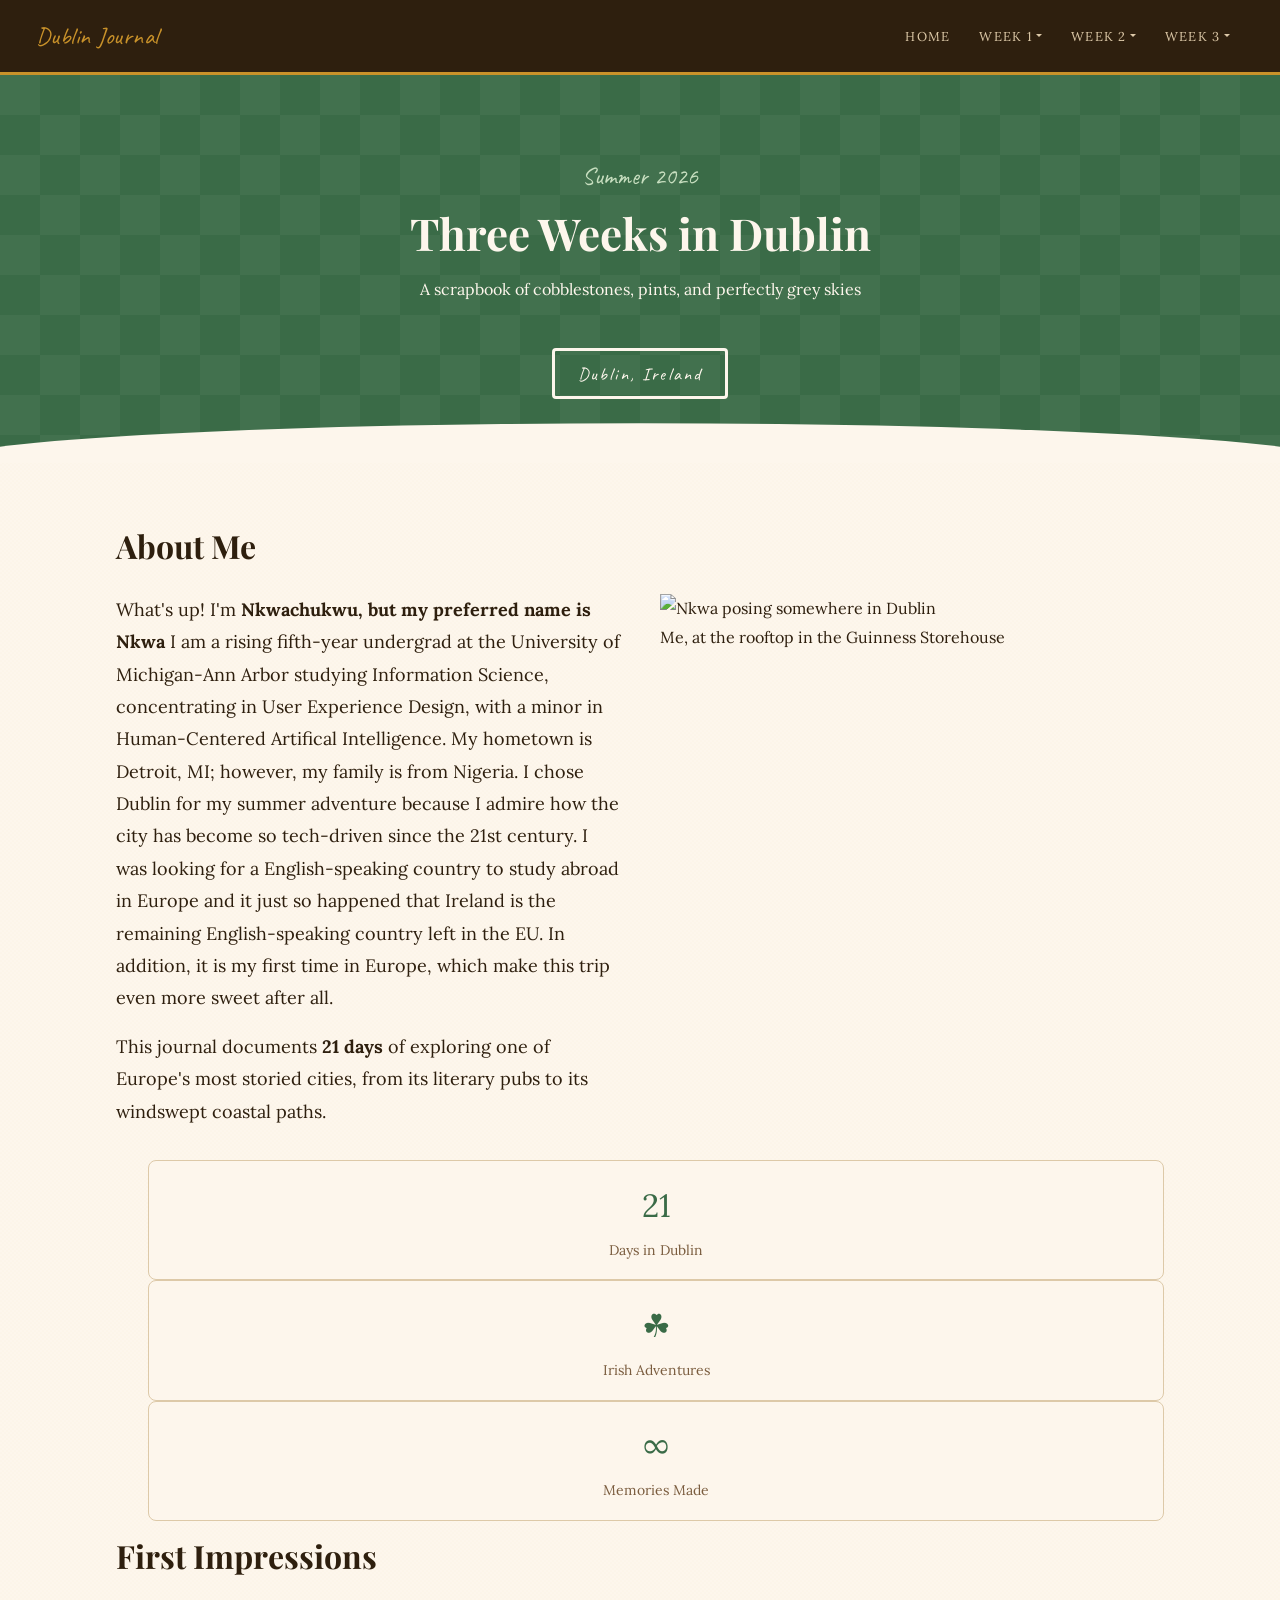
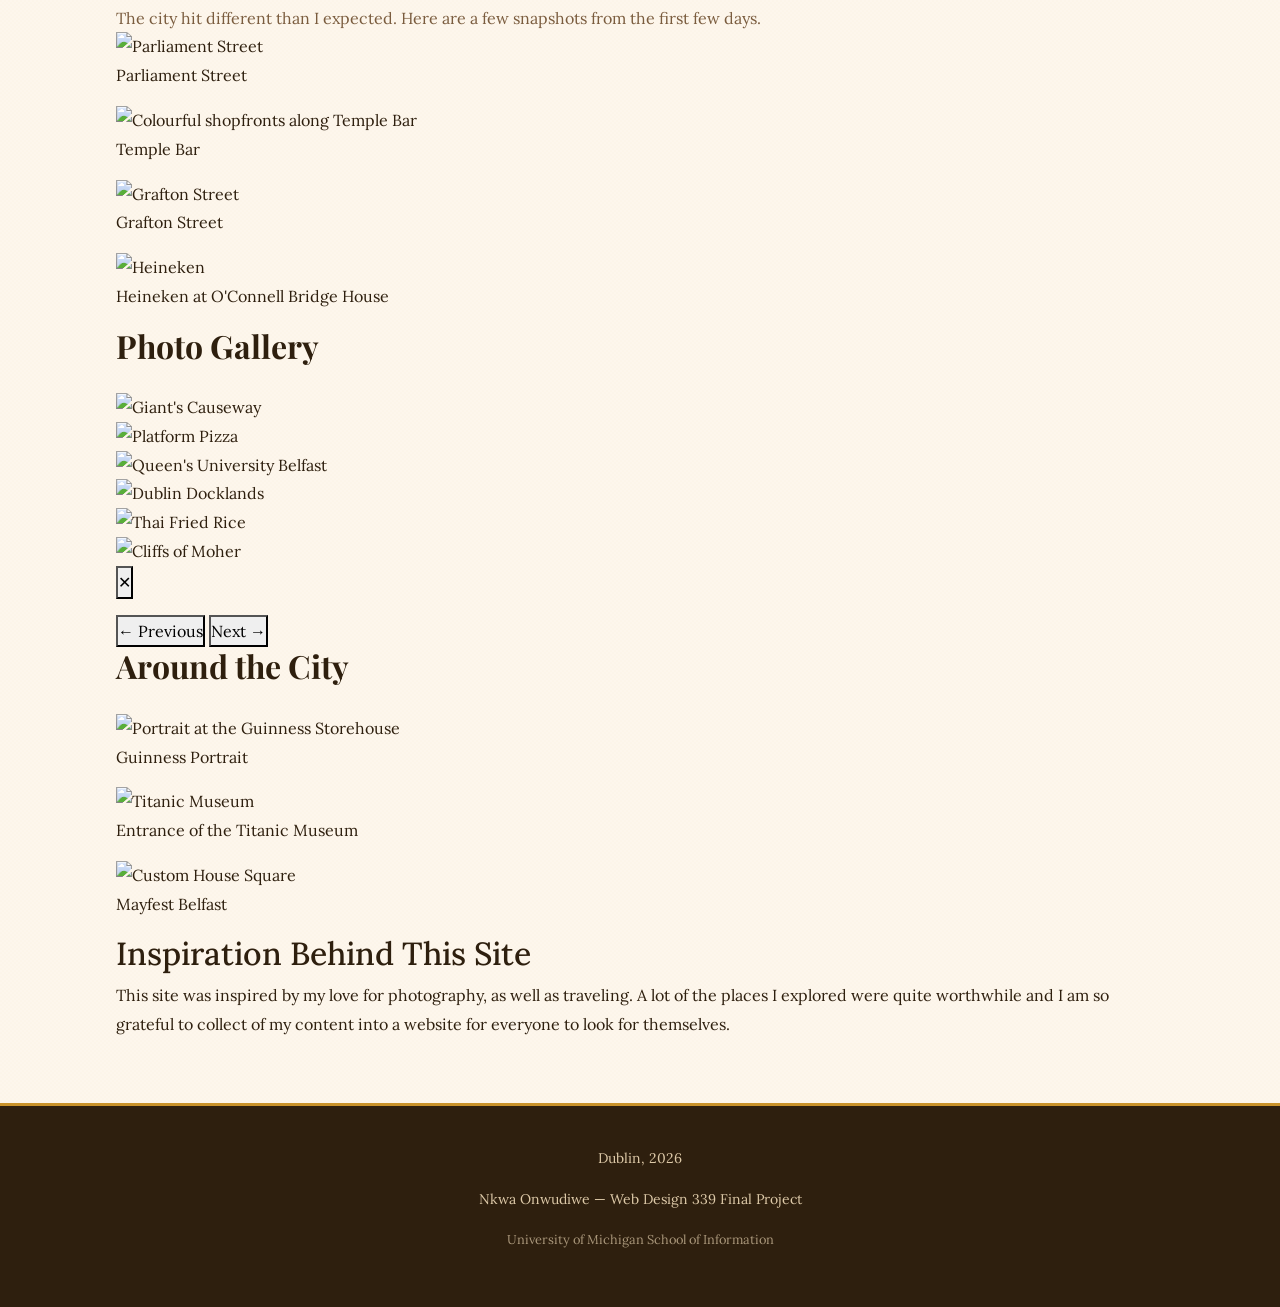
==== commit 25120755: "Add quick facts section and fix HTML styles" ====
--- a/ai/index.html
+++ b/ai/index.html
@@ -104,10 +104,27 @@
         </div>
       </div>
 
+      <!-- Quick facts strip -->
+      <ul class="photo-grid" style="margin-top:2rem; gap:1rem;" aria-label="Trip quick facts">
+        <li style="background:var(--clr-cream); border:1px solid var(--clr-tan); border-radius:var(--radius-md); padding:1rem; text-align:center;">
+          <span style="font-family:var(--ff-handwritten); font-size:2rem; color:var(--clr-green); display:block;">21</span>
+          <span style="font-size:var(--fs-sm); color:var(--clr-brown);">Days in Dublin</span>
+        </li>
+        <li style="background:var(--clr-cream); border:1px solid var(--clr-tan); border-radius:var(--radius-md); padding:1rem; text-align:center;">
+          <span style="font-family:var(--ff-handwritten); font-size:2rem; color:var(--clr-green); display:block;">☘</span>
+          <span style="font-size:var(--fs-sm); color:var(--clr-brown);">Irish Adventures</span>
+        </li>
+        <li style="background:var(--clr-cream); border:1px solid var(--clr-tan); border-radius:var(--radius-md); padding:1rem; text-align:center;">
+          <span style="font-family:var(--ff-handwritten); font-size:2rem; color:var(--clr-green); display:block;">∞</span>
+          <span style="font-size:var(--fs-sm); color:var(--clr-brown);">Memories Made</span>
+        </li>
+      </ul>
+    </section>
+
     <!-- Photo highlights -->
     <section class="paper-section" aria-labelledby="highlights-heading">
       <h2 class="section-title" id="highlights-heading">First Impressions</h2>
-      <p class="margin-bottom:var(--space-md); color:var(--clr-brown);">The city hit different than I expected. Here are a few snapshots from the first few days.</p>
+      <p style="margin-bottom:var(--space-md); color:var(--clr-brown);">The city hit different than I expected. Here are a few snapshots from the first few days.</p>
 
       <div class="photo-grid">
         <figure class="photo-figure photo-figure--rotate-left">
@@ -148,6 +165,7 @@
     <!-- Gallery section -->
     <section class="paper-section" aria-labelledby="gallery-heading">
       <h2 class="section-title" id="gallery-heading">Photo Gallery</h2>
+      <!-- <p style="margin-bottom:var(--space-md); color:var(--clr-brown);">Click any photo to open the full-size viewer. Use arrow keys or the buttons to browse.</p> -->
 
       <div class="gallery-grid" role="list">
 
@@ -247,7 +265,7 @@
   <footer>
     <p class="footer-title">Dublin, 2026</p>
     <p>Nkwa Onwudiwe — Web Design 339 Final Project</p>
-    <p ="margin-top:0.5rem; font-size:0.8rem; opacity:0.7;">University of Michigan School of Information</p>
+    <p style="margin-top:0.5rem; font-size:0.8rem; opacity:0.7;">University of Michigan School of Information</p>
   </footer>
 
   <!-- Bootstrap JS -->
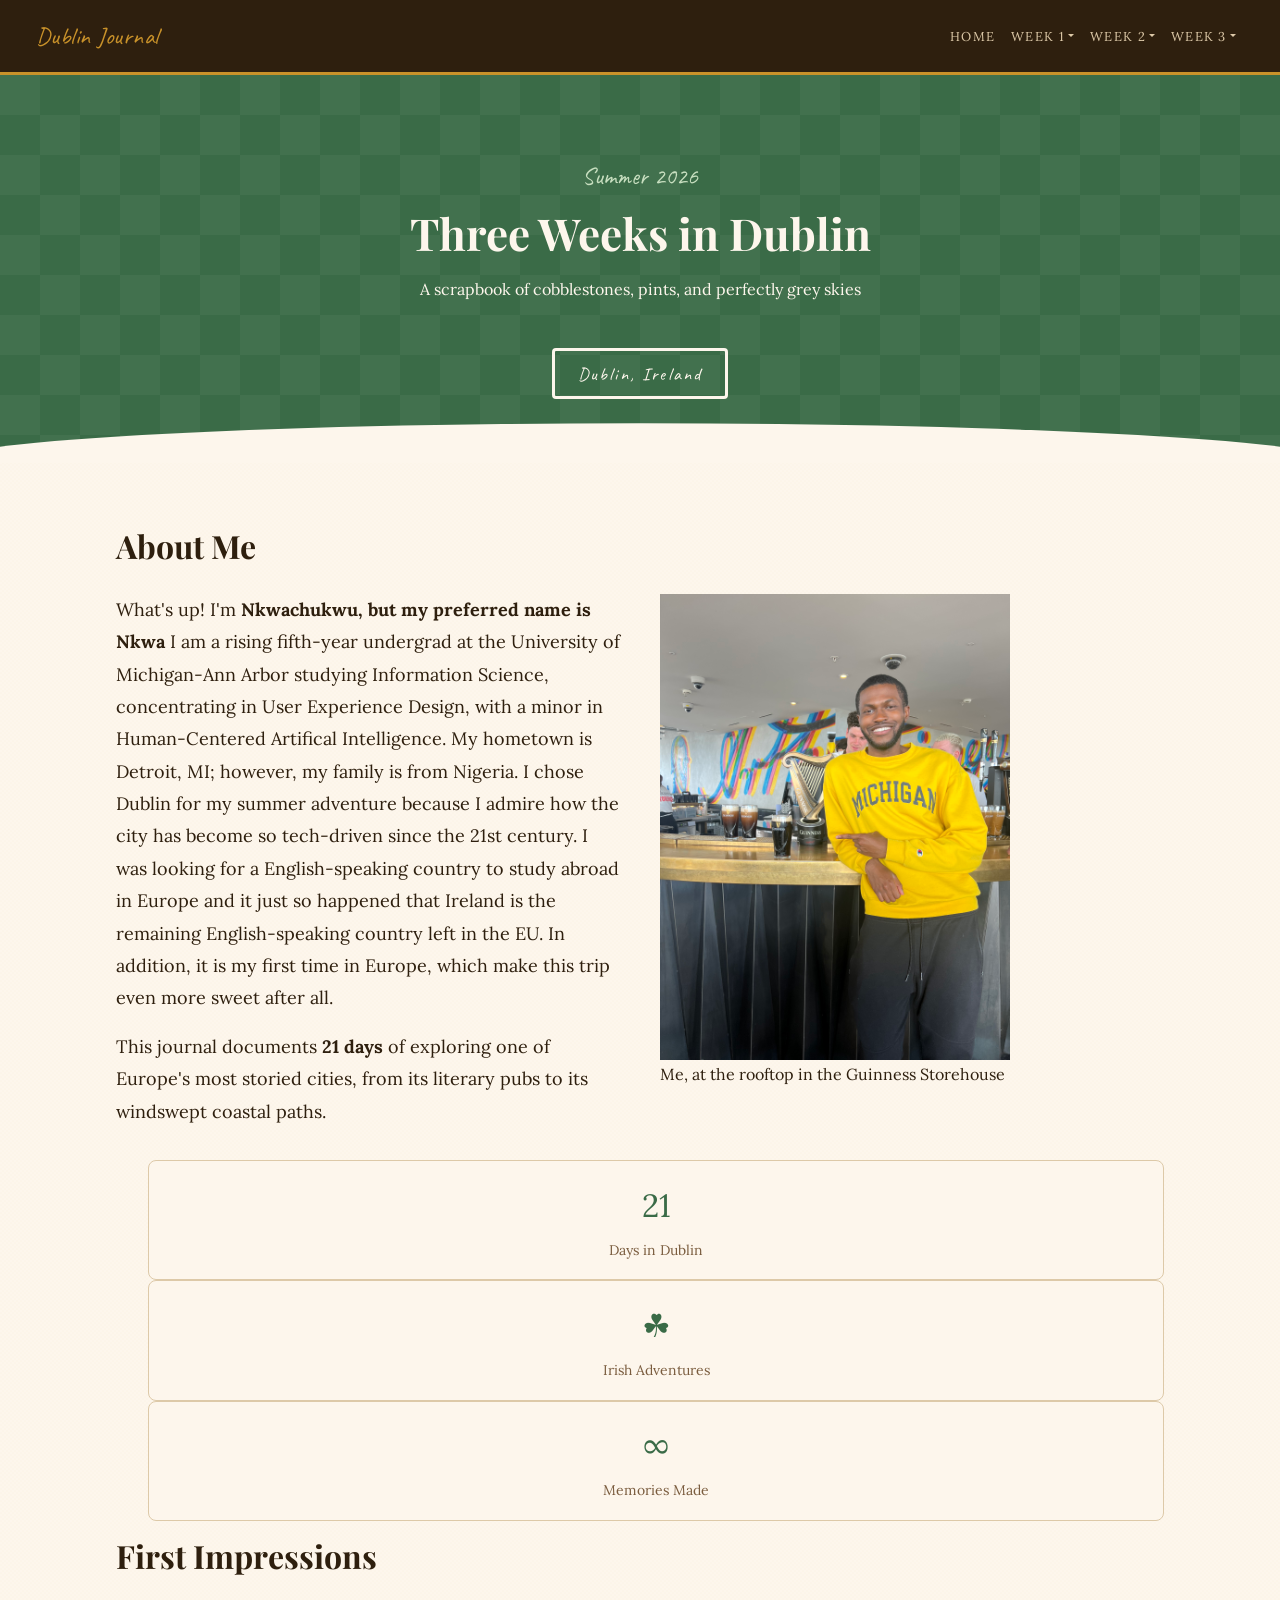
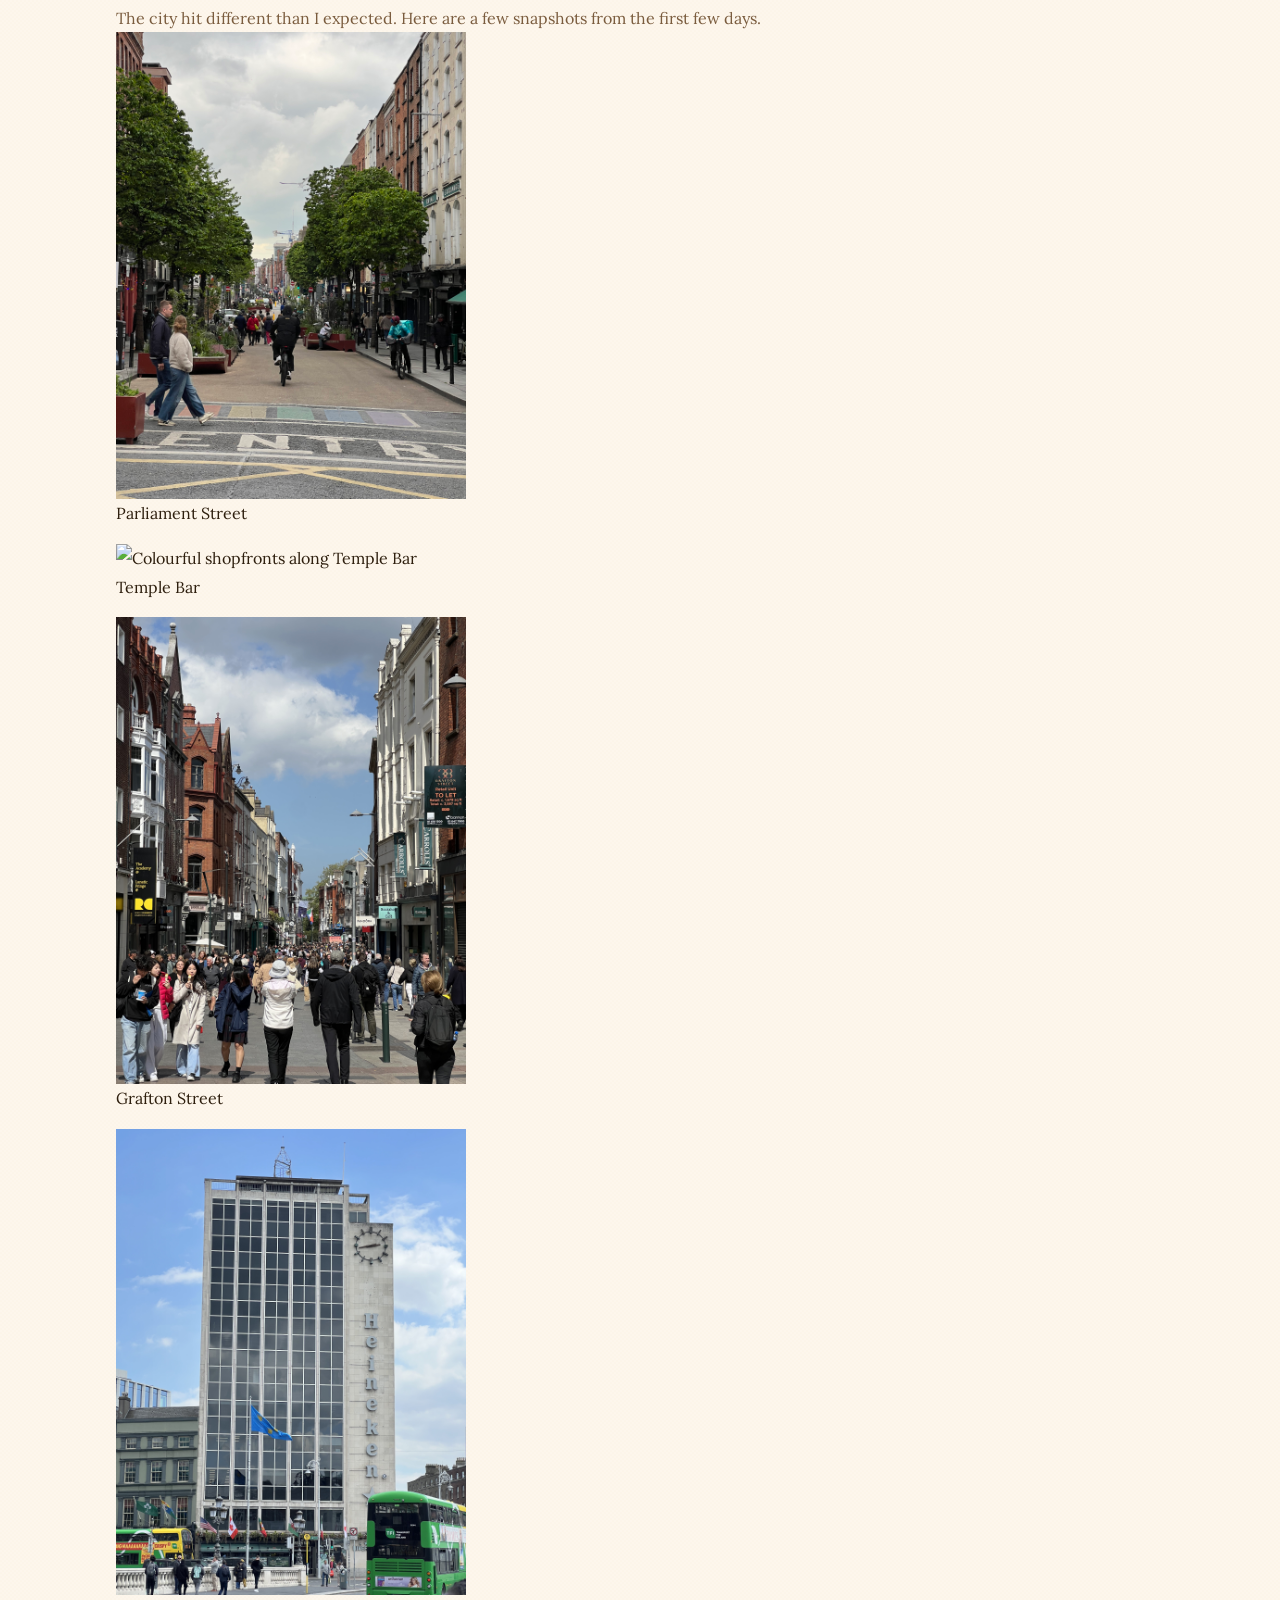
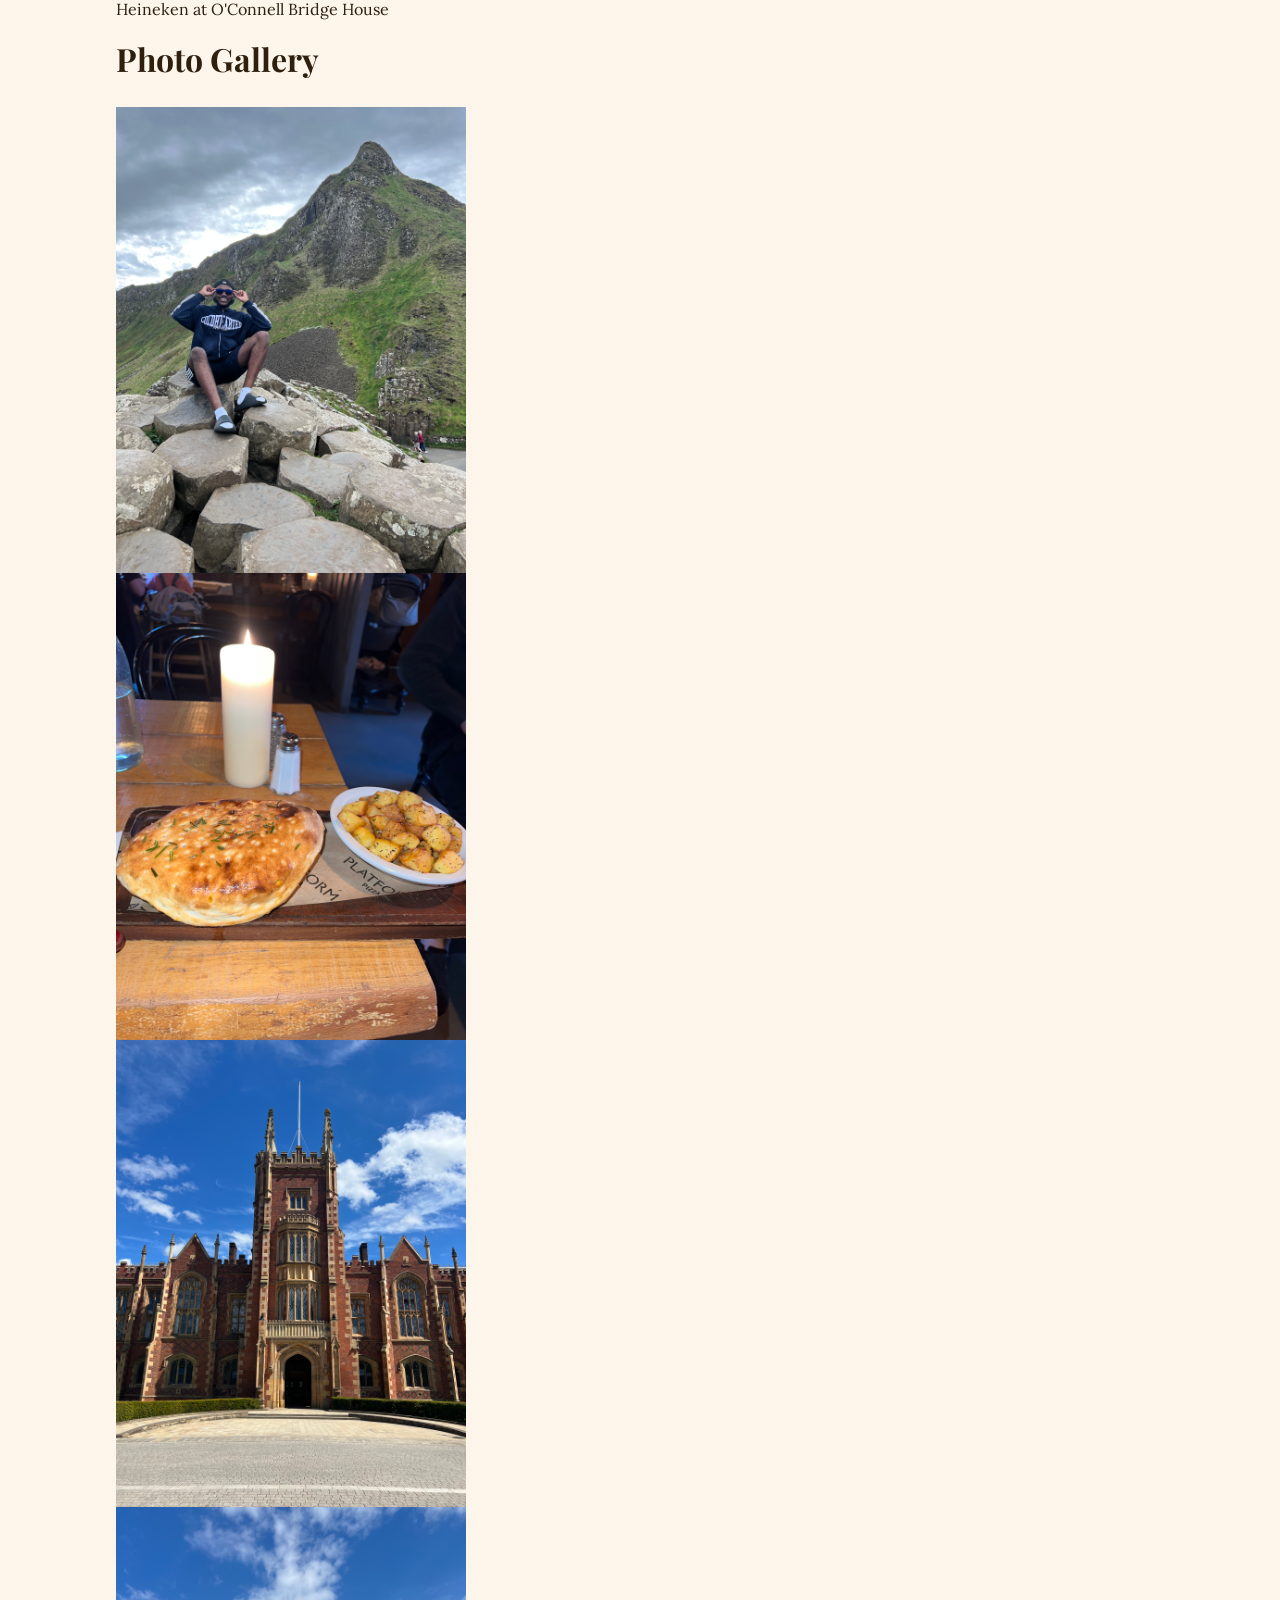
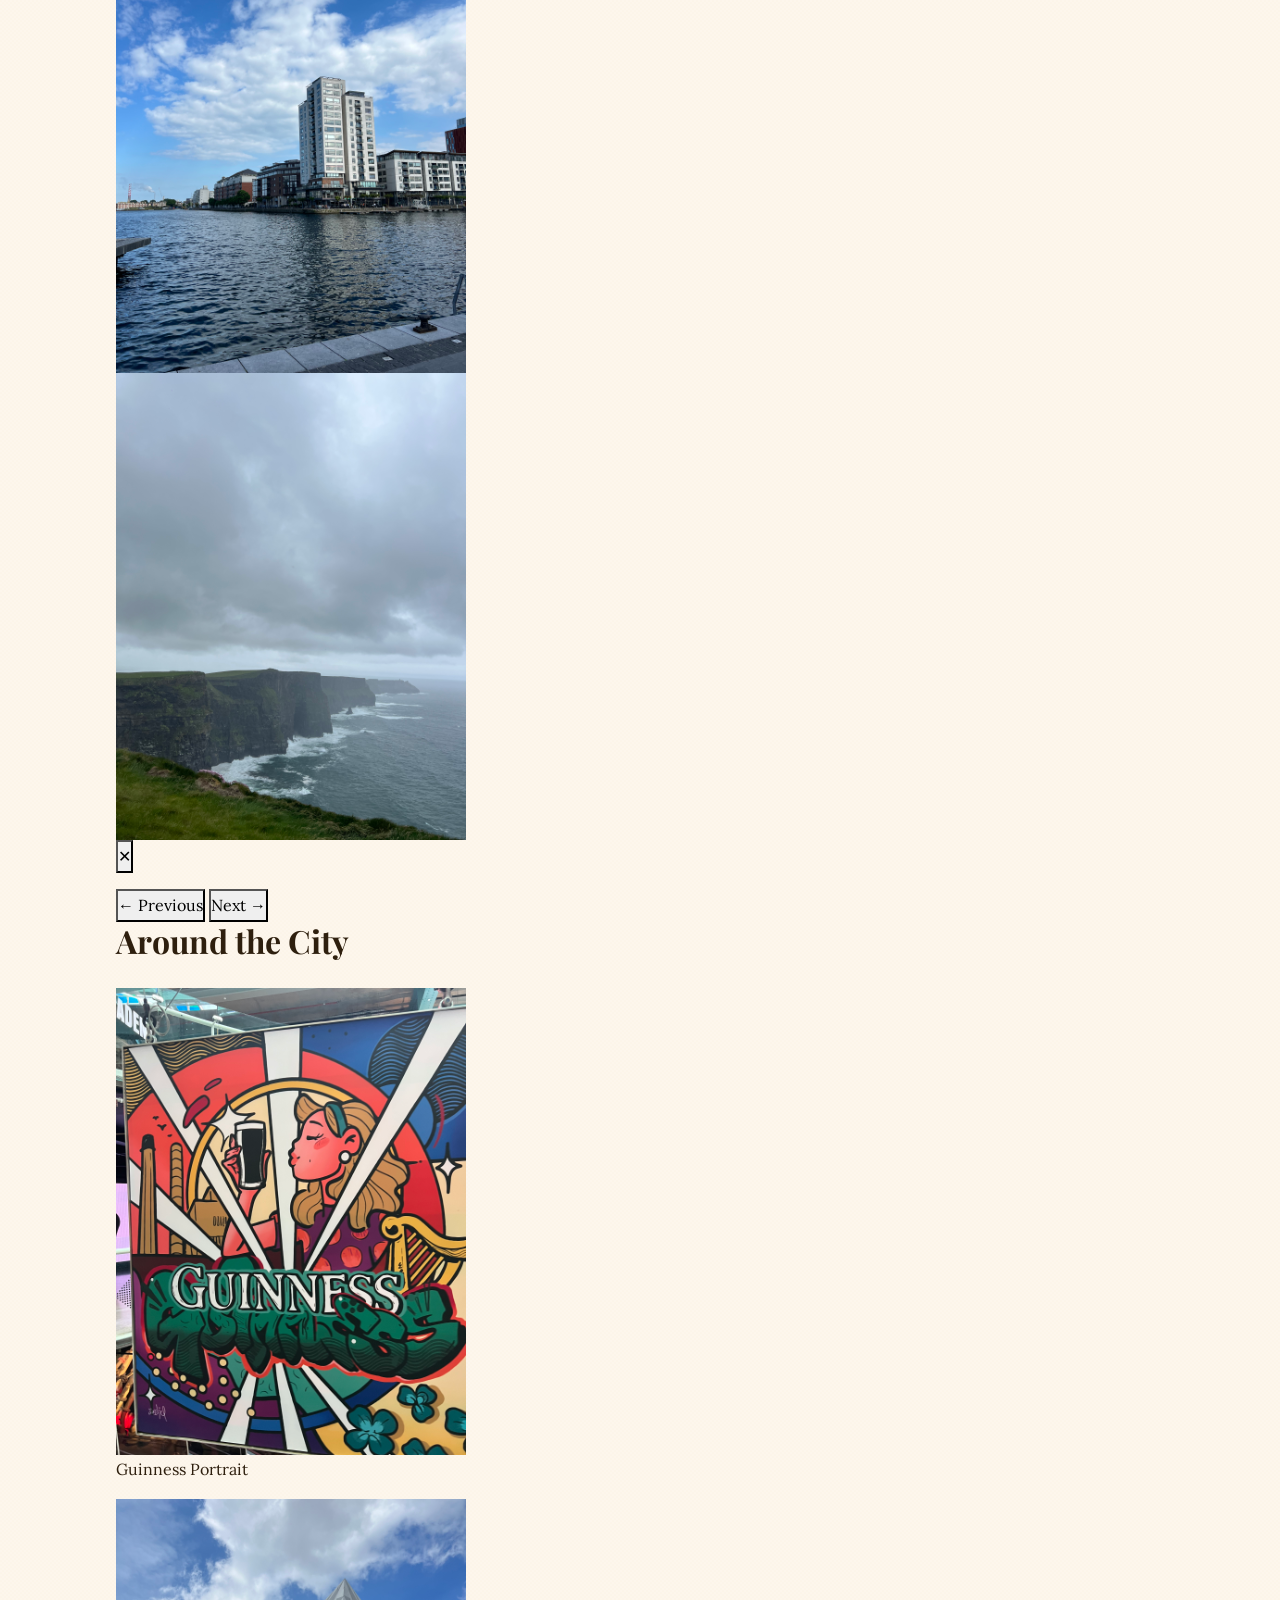
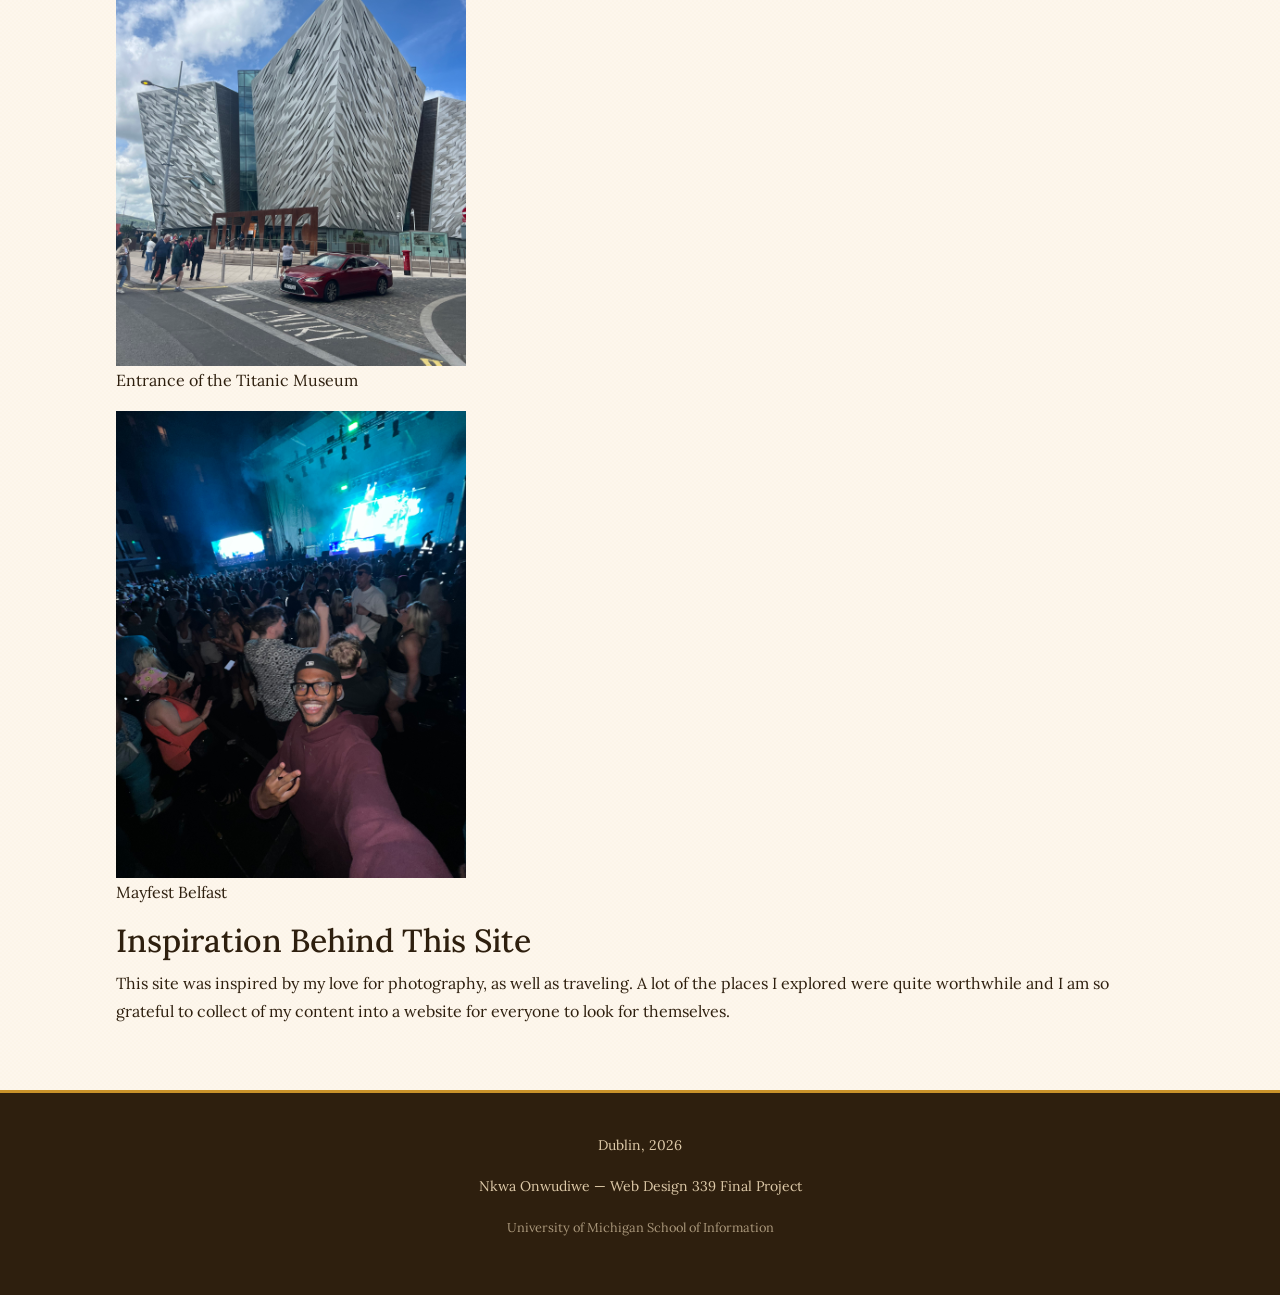
==== commit 6cbd4b9c: "Comment out Thai Fried Rice image in gallery Comment out the Thai Fried Rice image section in the ga" ====
--- a/ai/index.html
+++ b/ai/index.html
@@ -196,13 +196,13 @@
           <img src="../images/IMG_0319.jpg"
                alt="Dublin Docklands">
         </div>
-
+<!-- 
         <div class="gallery-thumb" role="listitem" tabindex="0"
              data-full="Food"
              data-caption="Thai Fried Rice">
           <img src="../images/IMG_0694.jpg"
                alt="Thai Fried Rice">
-        </div>
+        </div> -->
 
         <div class="gallery-thumb" role="listitem" tabindex="0"
              data-full="Landmark"
@@ -272,7 +272,7 @@
   <script src="https://cdn.jsdelivr.net/npm/bootstrap@5.3.3/dist/js/bootstrap.bundle.min.js"></script>
 
   <!-- Gallery JS -->
-  <script src="ai/js/gallery.js"></script>
+  <script src="js/gallery.js"></script>
 
 </body>
 </html>
--- a/ai/css/style.css
+++ b/ai/css/style.css
@@ -92,7 +92,7 @@
 
 /* ── Navbar ── */
 .navbar {
-  background-color: var(--clr-dark) !important;
+  background-color: var(--clr-dark);
   border-bottom: 3px solid var(--clr-gold);
   padding: 0.6rem 1.5rem;
   position: sticky;
@@ -102,24 +102,24 @@
 .navbar-brand {
   font-family: var(--ff-hand);
   font-size: var(--fs-xl);
-  color: var(--clr-gold) !important;
+  color: var(--clr-gold);
   letter-spacing: 0.02em;
 }
 .nav-link,
 .dropdown-toggle {
   font-family: var(--ff-body);
   font-size: var(--fs-xs);
-  color: var(--clr-tan) !important;
+  color: var(--clr-tan);
   letter-spacing: 0.1em;
   text-transform: uppercase;
-  padding: 0.5rem 0.9rem !important;
+  padding: 0.5rem 0.9rem;
   transition: color var(--transition);
 }
 .nav-link:hover,
 .nav-link:focus,
 .dropdown-toggle:hover,
 .dropdown-toggle:focus {
-  color: var(--clr-gold) !important;
+  color: var(--clr-gold);
 }
 .dropdown-menu {
   background-color: var(--clr-dark);
@@ -141,7 +141,7 @@
   color: var(--clr-gold);
 }
 .navbar-toggler {
-  border-color: var(--clr-tan) !important;
+  border-color: var(--clr-tan);
 }
 .navbar-toggler-icon { filter: invert(1); }
 
@@ -203,6 +203,8 @@
   animation: fadeUp 0.7s ease 0.85s forwards;
 }
 
+
+
 /* ── Animations ── */
 @keyframes fadeUp {
   from { opacity: 0; transform: translateY(18px); }
@@ -215,16 +217,6 @@
 @keyframes slideIn {
   from { opacity: 0; transform: translateX(-12px); }
   to   { opacity: 1; transform: translateX(0); }
-}
-
-/* ── Reduced motion ── */
-@media (prefers-reduced-motion: reduce) {
-  *, *::before, *::after {
-    animation-duration: 0.01ms !important;
-    animation-iteration-count: 1 !important;
-    transition-duration: 0.01ms !important;
-  }
-  html { scroll-behavior: auto; }
 }
 
 /* ── Layout ── */
@@ -234,6 +226,8 @@
   padding: 0 var(--sp-sm);
 }
 .mt-section { margin-top: var(--sp-xl); }
+
+
 
 /* ── Paper sections ── */
 .paper {
@@ -255,6 +249,7 @@
   color: var(--clr-dark);
   margin-bottom: var(--sp-md);
 }
+
 .section-title span {
   display: block;
   width: 56px;
@@ -275,7 +270,12 @@
   margin-bottom: var(--sp-sm);
   color: var(--clr-dark);
 }
+
+
 .bio-text p:last-child { margin-bottom: 0; }
+
+
+
 
 .bio-quote {
   font-family: var(--ff-hand);
@@ -286,6 +286,9 @@
   margin: var(--sp-sm) 0;
   line-height: 1.5;
 }
+
+
+
 
 /* ── Polaroid photos ── */
 .polaroid {
@@ -294,8 +297,21 @@
   border: 1px solid var(--clr-tan);
   box-shadow: var(--shadow-paper);
   border-radius: var(--radius-sm);
-  transition: transform var(--transition), box-shadow var(--transition);
-}
+  /* transition: transform var(--transition), box-shadow var(--transition); */
+    /* transition: transform var(--transition); */
+    
+
+}
+
+
+@media (prefers-reduced-motion: reduce) {
+  .polaroid{
+    border: 10px solid green;
+  }
+}
+
+
+
 .polaroid:hover {
   transform: translateY(-5px) rotate(0deg);
   box-shadow: 8px 8px 0 var(--clr-tan);
@@ -320,6 +336,9 @@
 .polaroid--r { transform: rotate(1.8deg); }
 .polaroid--s { transform: rotate(-0.8deg); }
 
+
+
+
 /* ── Photo grids ── */
 .photo-grid-3 {
   display: grid;
@@ -328,6 +347,27 @@
   padding: var(--sp-xs) 0;
 }
 
+
+/* ── Reduced motion ── */
+/* @media (prefers-reduced-motion: reduce) {
+  *, *::before, *::after {
+    animation-duration: 0.0ms;
+    animation-iteration-count: 1;
+    transition-duration: 0.01ms;
+  }
+  html { scroll-behavior: auto; } 
+  
+ .polaroid:hover {
+  transform: none;
+  box-shadow: none;
+  transition: none;
+}
+
+.polaroid--l { transform: rotate(0);
+  border: 15px solid var(--clr-green); }
+.polaroid--r { transform: rotate(0); }
+.polaroid--s { transform: rotate(0); }
+} */
 /* ── Stats strip ── */
 .stats-strip {
   display: grid;
@@ -675,4 +715,5 @@
   .paper { padding: var(--sp-xl); }
   .photo-grid-3 { grid-template-columns: repeat(3, 1fr); }
   .days-grid { grid-template-columns: repeat(3, 1fr); }
-}+}
+
